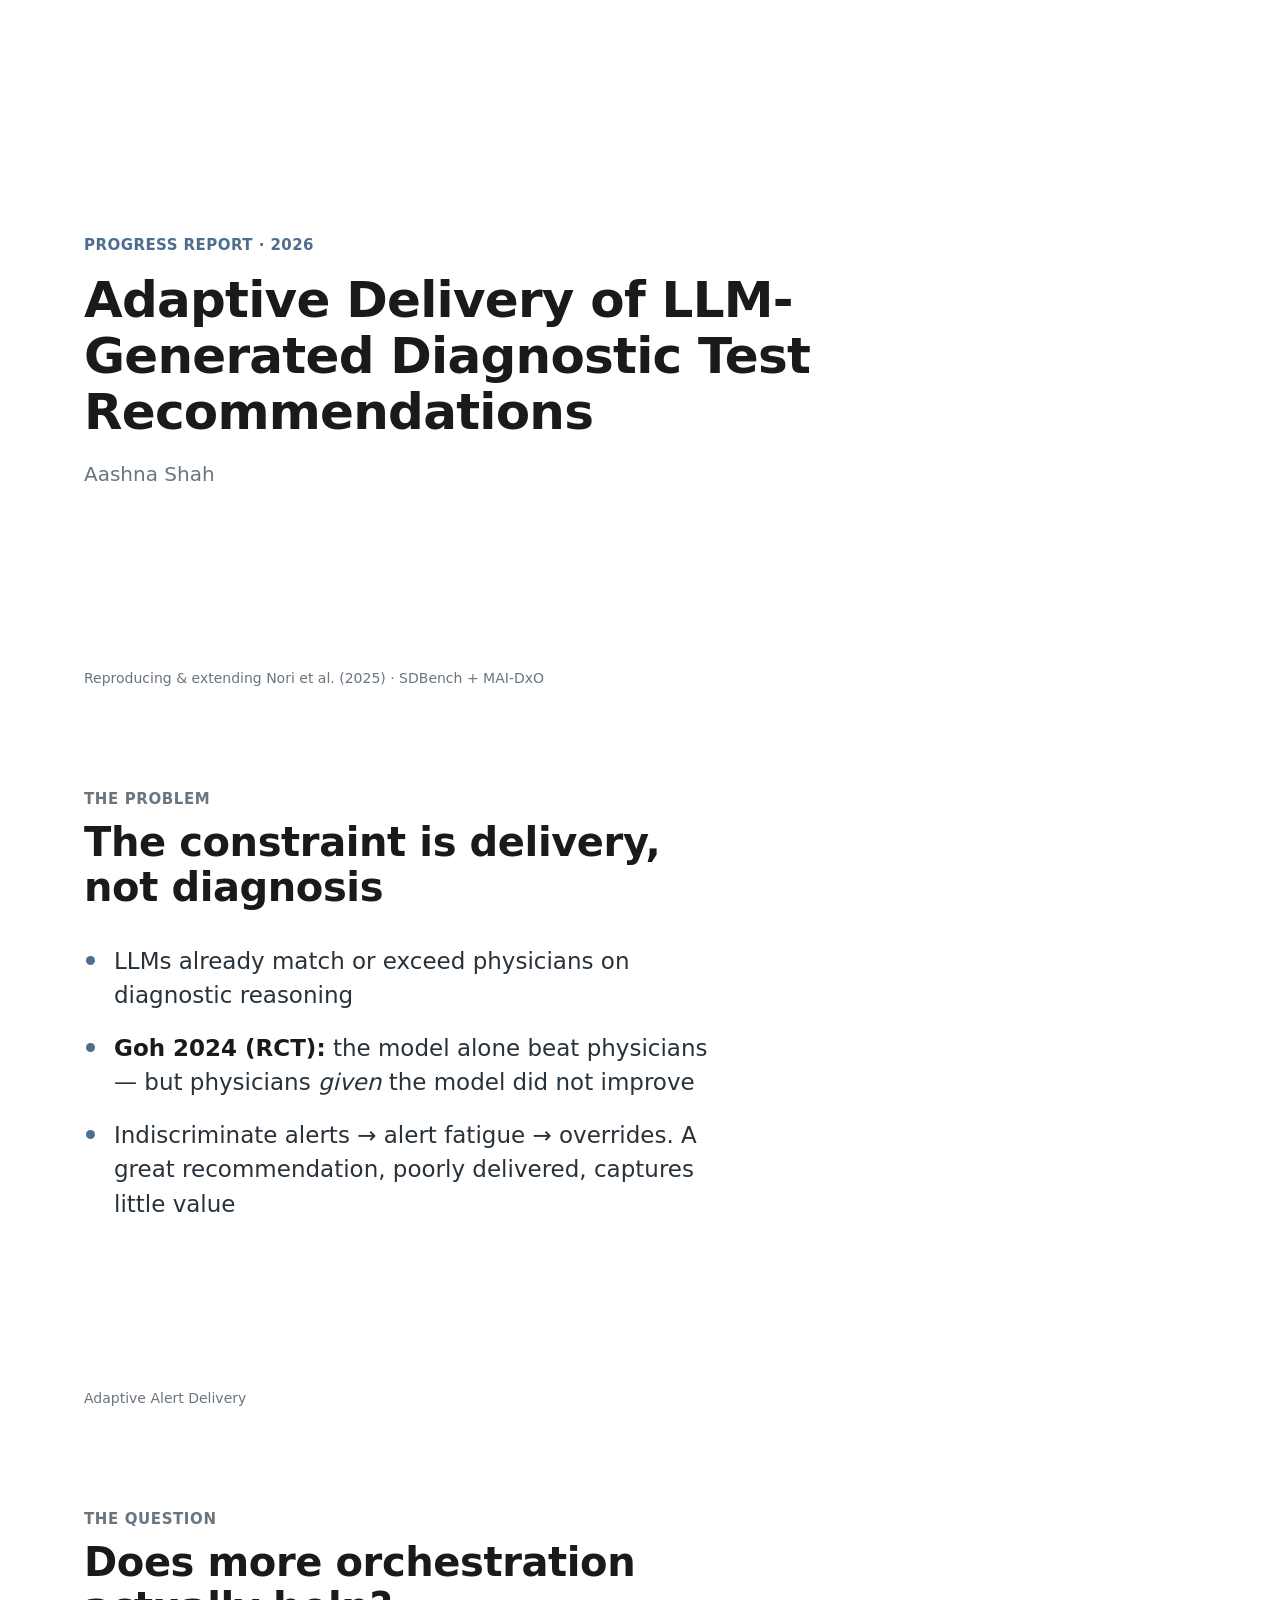
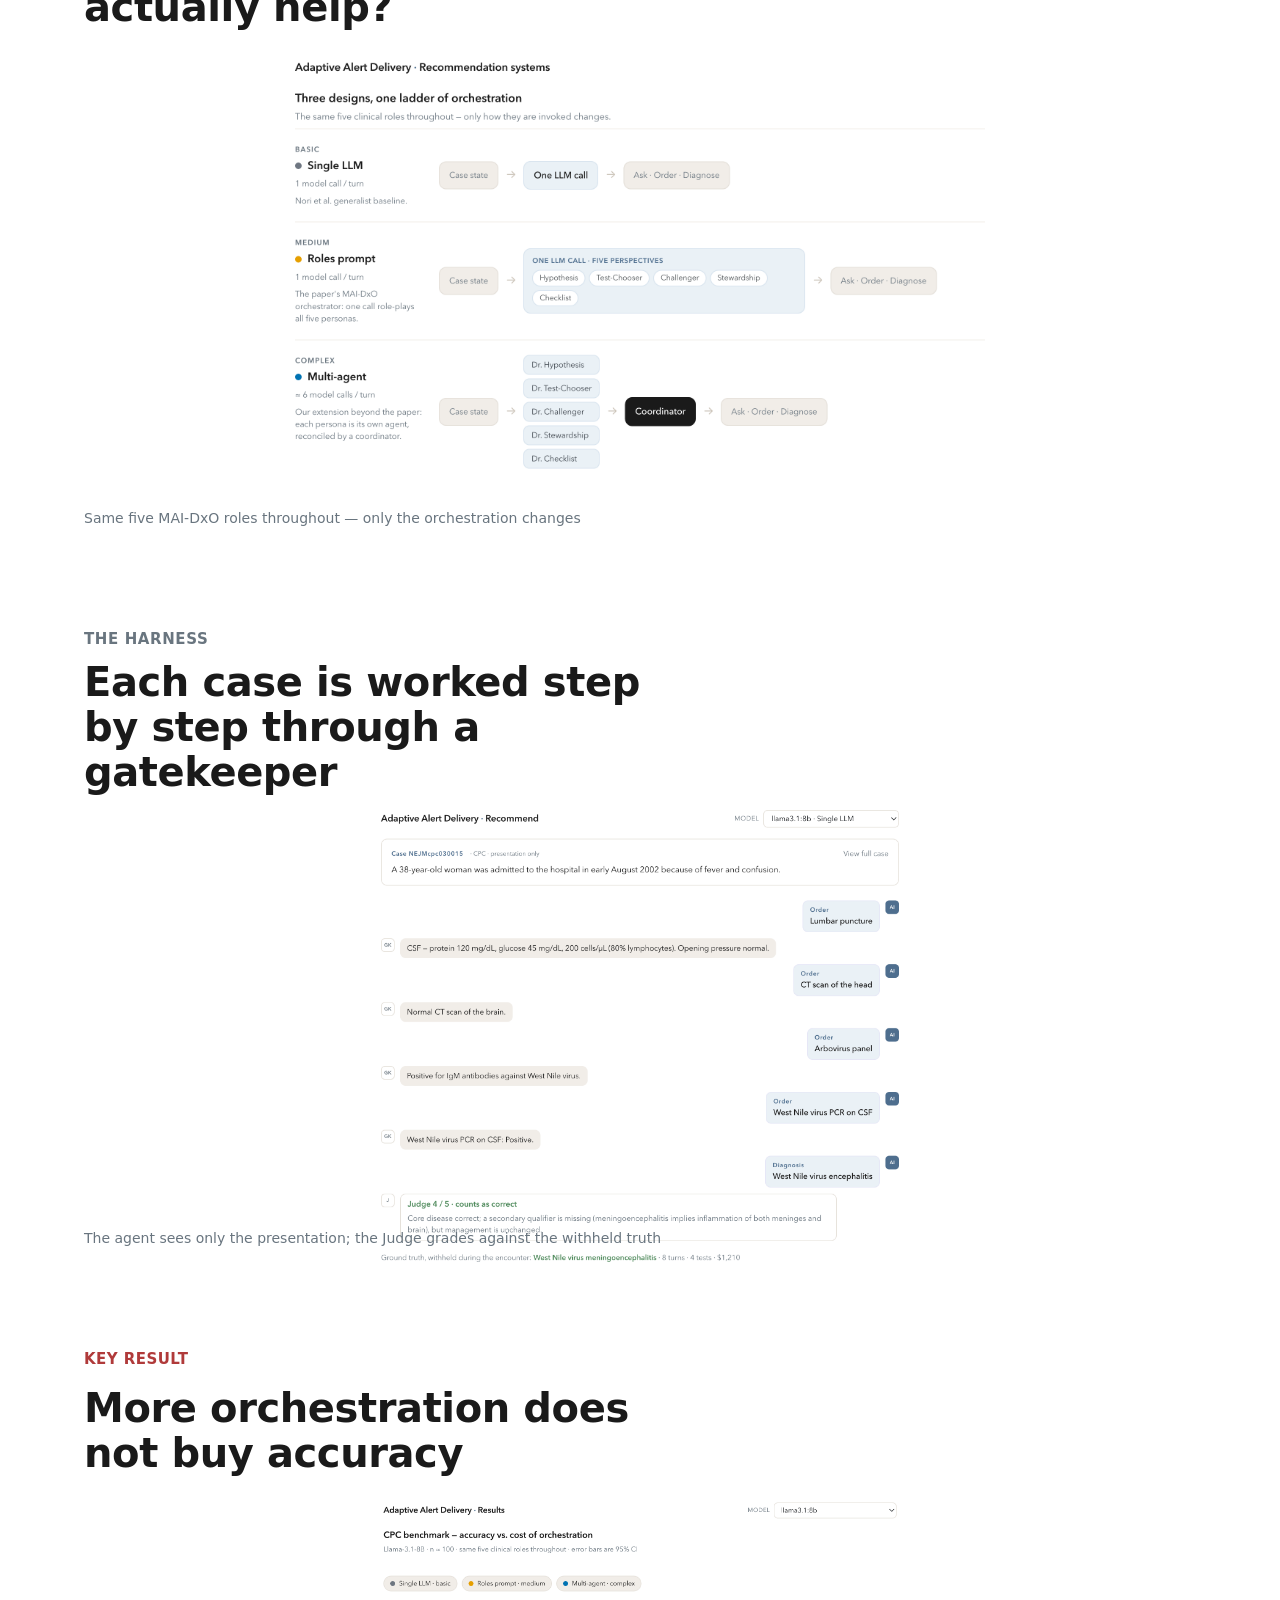
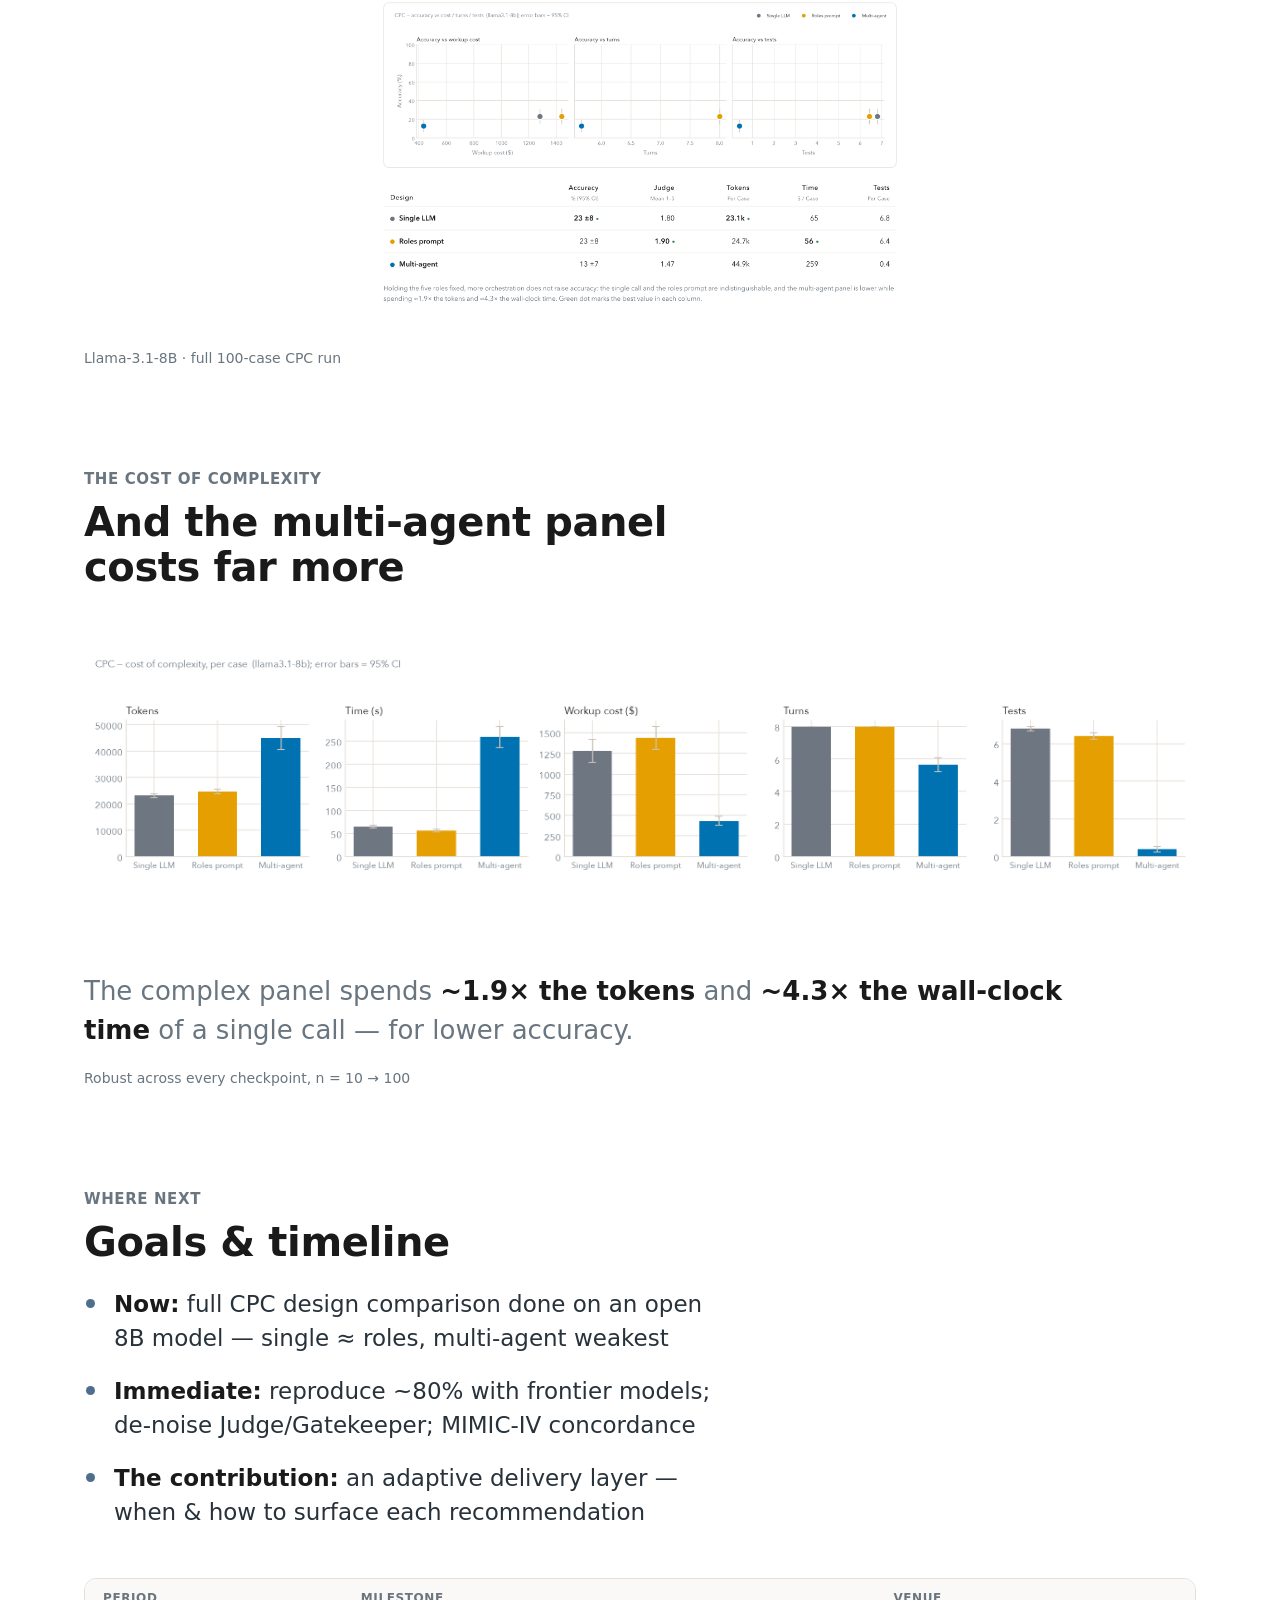
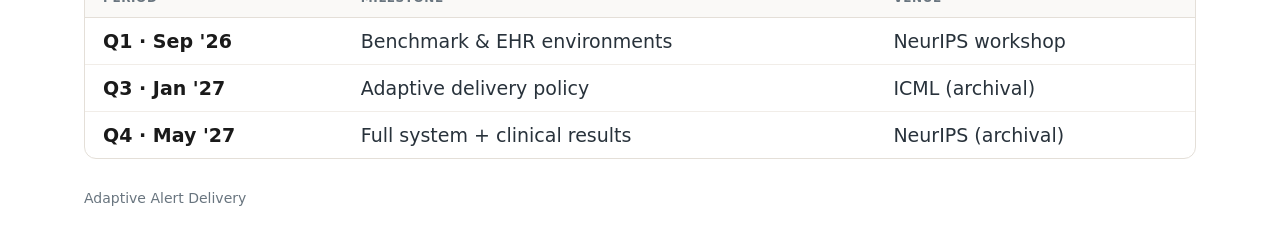
==== slides/deck.html @ d5e7a19c "Initial commit: adaptive delivery harness, report, and deck Open, reproducible sequential-diagnosis " ====
<!doctype html><html><head><meta charset="utf-8"><style>
:root{--font:'Avenir Next','Avenir',system-ui,sans-serif;--ink:#1A1A1A;--body:#28323B;--muted:#69757F;
      --line:#E4DFD8;--accent:#4E6E8E;--good:#4E8A5B;--harm:#B03A3A;}
*{box-sizing:border-box;margin:0}
body{font-family:var(--font);color:var(--body);background:#fff;-webkit-font-smoothing:antialiased}
.slide{width:1280px;height:720px;background:#fff;padding:70px 84px;display:flex;flex-direction:column;
       position:relative;overflow:hidden;page-break-after:always}
.kicker{font-size:15px;color:var(--muted);font-weight:600;letter-spacing:.04em;margin-bottom:12px;
        text-transform:uppercase}
h2.title{font-size:40px;line-height:1.12;color:var(--ink);font-weight:600;letter-spacing:-.01em;max-width:22ch}
ul.pts{list-style:none;padding:0;margin:34px 0 0;max-width:62ch}
ul.pts li{font-size:23px;line-height:1.5;color:var(--body);margin:0 0 18px;padding-left:30px;position:relative}
ul.pts li::before{content:"";position:absolute;left:2px;top:12px;width:9px;height:9px;border-radius:50%;
                  background:var(--accent)}
ul.pts li b{color:var(--ink);font-weight:600}
.figwrap{margin-top:auto;margin-bottom:auto;display:flex;align-items:center;justify-content:center}
.figwrap img{max-width:100%;max-height:440px;display:block}
.foot{position:absolute;left:84px;bottom:34px;font-size:14px;color:var(--muted)}
.big{margin:auto 0}
.big h1{font-size:50px;line-height:1.12;color:var(--ink);font-weight:600;letter-spacing:-.015em;max-width:24ch}
.big .by{font-size:20px;color:var(--muted);margin-top:22px}
.tag{display:inline-block;font-size:15px;color:var(--accent);font-weight:600;letter-spacing:.03em;
     text-transform:uppercase;margin-bottom:18px}
.res{font-size:26px;color:var(--muted);margin-top:26px;max-width:60ch;line-height:1.5}
.res b{color:var(--ink);font-weight:600}
table{border-collapse:separate;border-spacing:0;margin-top:30px;font-size:19px;border:1px solid var(--line);
      border-radius:12px;overflow:hidden}
th{font-size:12px;text-transform:uppercase;letter-spacing:.05em;color:var(--muted);text-align:left;
   padding:12px 18px;background:#faf9f7;border-bottom:1px solid var(--line)}
td{padding:12px 18px;border-bottom:1px solid #F1EDE8;color:var(--body)}
tr:last-child td{border-bottom:0}
td:first-child{color:var(--ink);font-weight:600;white-space:nowrap}
 @page{size:1280px 720px;margin:0}</style></head><body><div class="slide"><div class="big"><div class="tag">Progress report · 2026</div>
    <h1>Adaptive Delivery of LLM-Generated Diagnostic Test Recommendations</h1>
    <div class="by">Aashna Shah</div></div>
    <div class="foot">Reproducing &amp; extending Nori et al. (2025) · SDBench + MAI-DxO</div></div><div class="slide"><div class="kicker">The problem</div>
    <h2 class="title">The constraint is delivery, not diagnosis</h2>
    <ul class="pts">
      <li>LLMs already match or exceed physicians on diagnostic reasoning</li>
      <li><b>Goh 2024 (RCT):</b> the model alone beat physicians — but physicians <i>given</i> the model did not improve</li>
      <li>Indiscriminate alerts &rarr; alert fatigue &rarr; overrides. A great recommendation, poorly delivered, captures little value</li>
    </ul>
    <div class="foot">Adaptive Alert Delivery</div></div><div class="slide"><div class="kicker">The question</div>
    <h2 class="title">Does more orchestration actually help?</h2>
    <div class="figwrap"><img src="../reports/figures/schematic_recommenders.png" /></div>
    <div class="foot">Same five MAI-DxO roles throughout — only the orchestration changes</div></div><div class="slide"><div class="kicker">The harness</div>
    <h2 class="title">Each case is worked step by step through a gatekeeper</h2>
    <div class="figwrap"><img src="../reports/figures/example_transcript.png" style="max-height:470px" /></div>
    <div class="foot">The agent sees only the presentation; the Judge grades against the withheld truth</div></div><div class="slide"><div class="tag" style="color:#B03A3A">Key result</div>
    <h2 class="title">More orchestration does not buy accuracy</h2>
    <div class="figwrap"><img src="../reports/figures/results_dashboard.png" style="max-height:430px" /></div>
    <div class="foot">Llama-3.1-8B · full 100-case CPC run</div></div><div class="slide"><div class="kicker">The cost of complexity</div>
    <h2 class="title">And the multi-agent panel costs far more</h2>
    <div class="figwrap"><img src="../reports/figures/cpc_cost.png" style="max-height:330px" /></div>
    <div class="res">The complex panel spends <b>~1.9× the tokens</b> and <b>~4.3× the wall-clock time</b> of a single call — for lower accuracy.</div>
    <div class="foot">Robust across every checkpoint, n = 10 &rarr; 100</div></div><div class="slide"><div class="kicker">Where next</div>
    <h2 class="title">Goals &amp; timeline</h2>
    <ul class="pts" style="margin-top:22px">
      <li><b>Now:</b> full CPC design comparison done on an open 8B model — single ≈ roles, multi-agent weakest</li>
      <li><b>Immediate:</b> reproduce ~80% with frontier models; de-noise Judge/Gatekeeper; MIMIC-IV concordance</li>
      <li><b>The contribution:</b> an adaptive delivery layer — when &amp; how to surface each recommendation</li>
    </ul>
    <table><tr><th>Period</th><th>Milestone</th><th>Venue</th></tr>
      <tr><td>Q1 · Sep '26</td><td>Benchmark &amp; EHR environments</td><td>NeurIPS workshop</td></tr>
      <tr><td>Q3 · Jan '27</td><td>Adaptive delivery policy</td><td>ICML (archival)</td></tr>
      <tr><td>Q4 · May '27</td><td>Full system + clinical results</td><td>NeurIPS (archival)</td></tr></table>
    <div class="foot">Adaptive Alert Delivery</div></div></body></html>
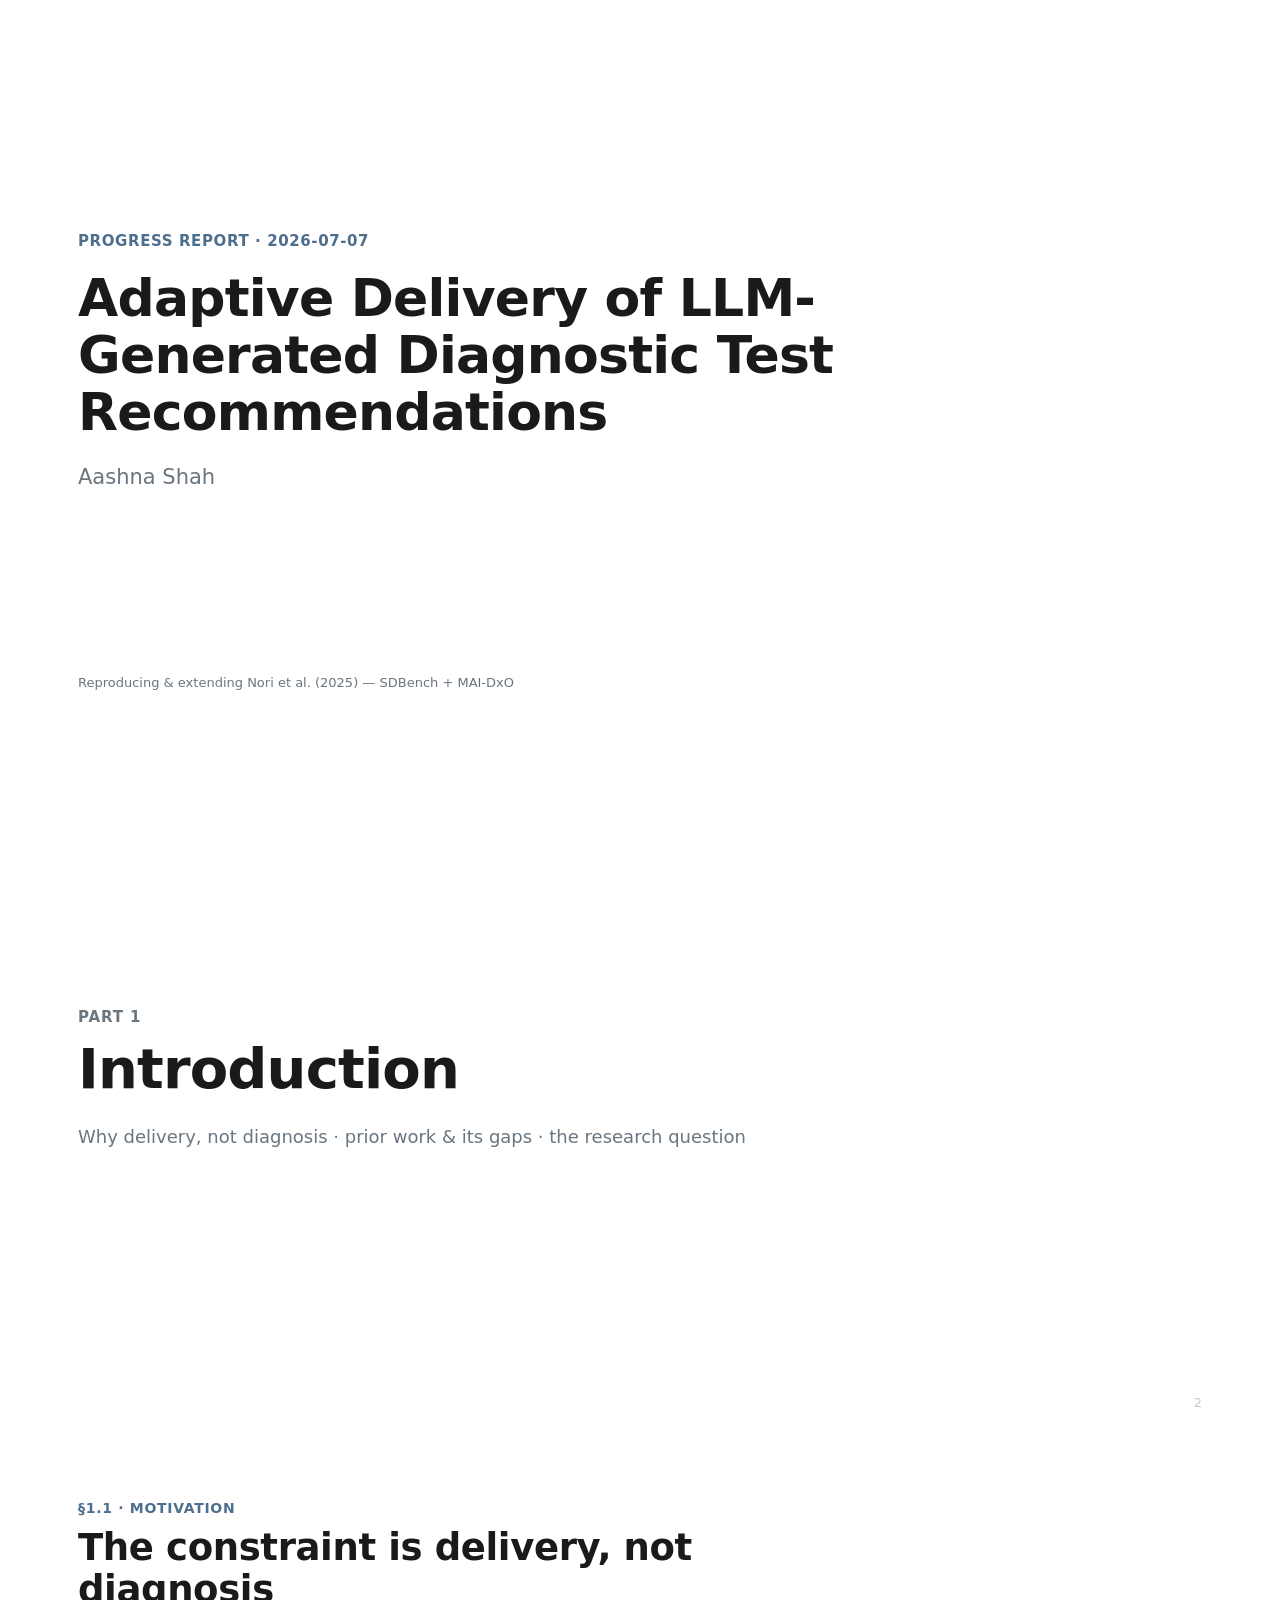
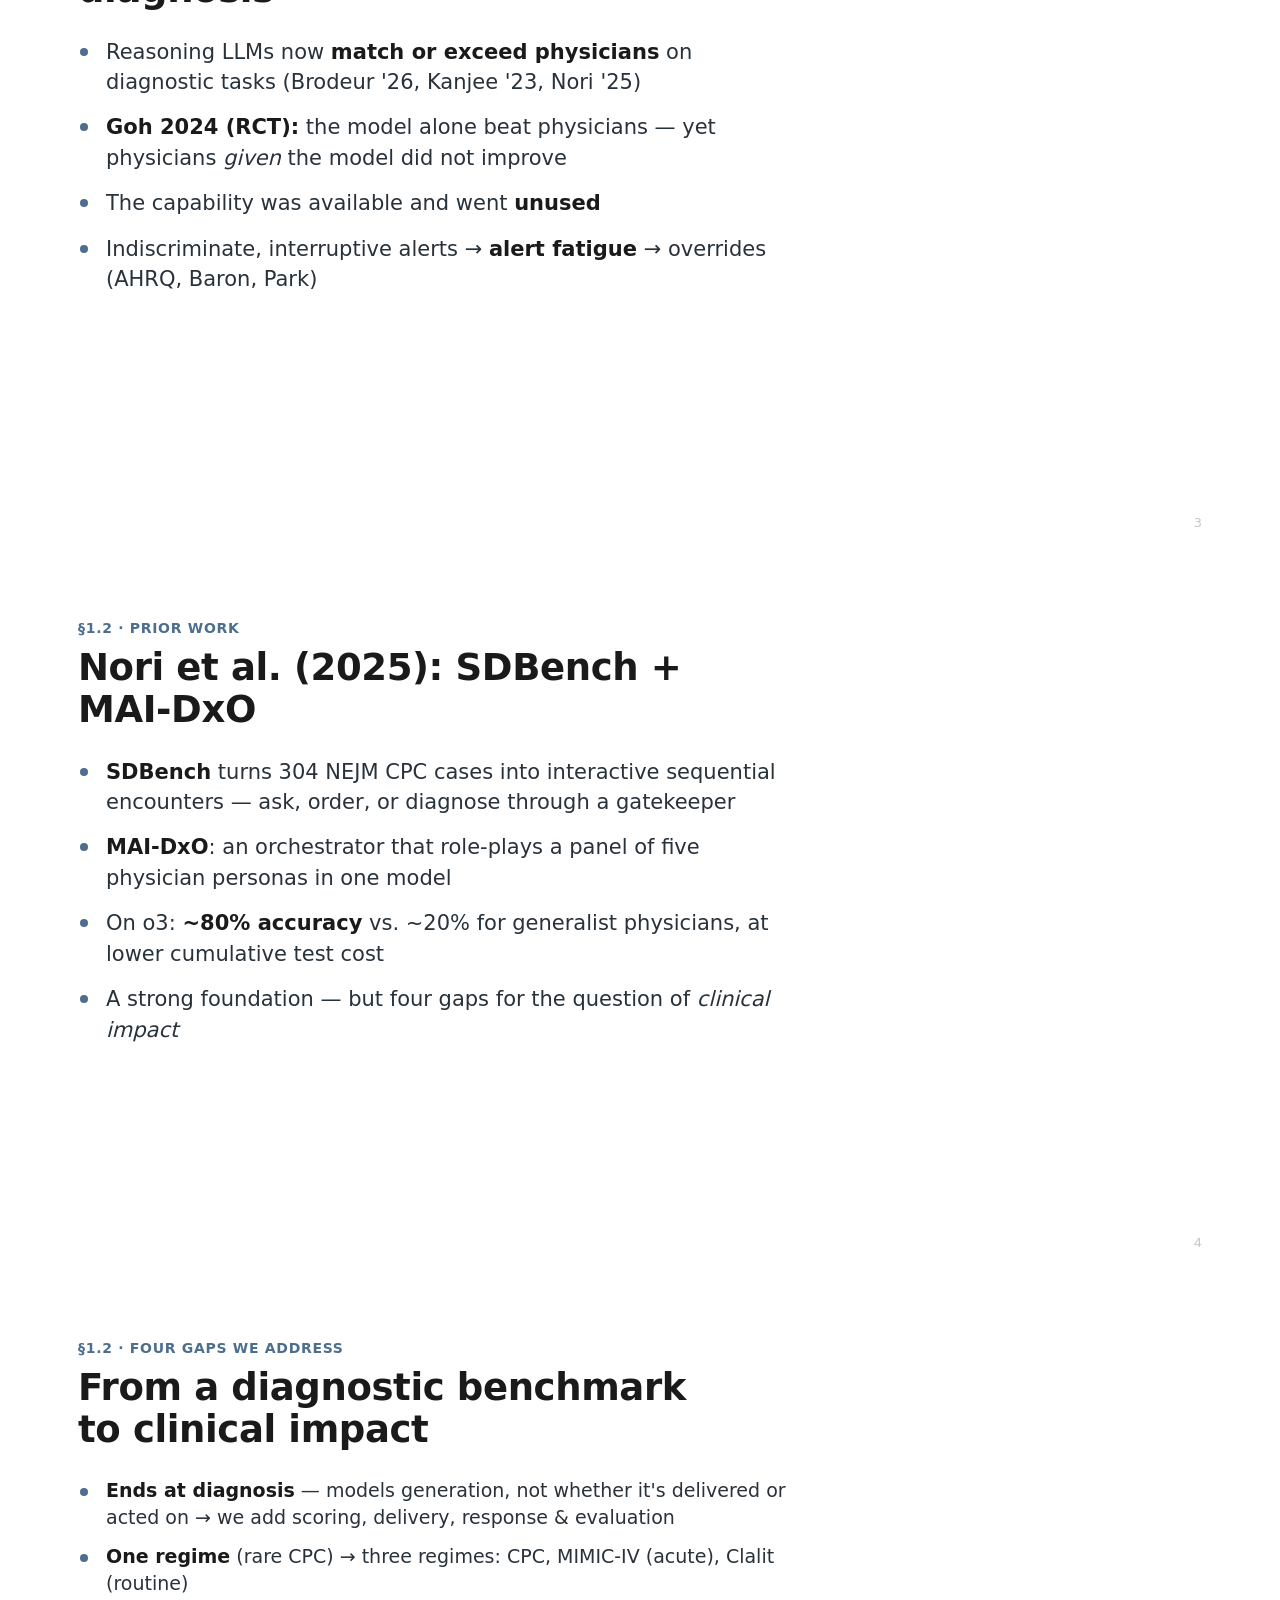
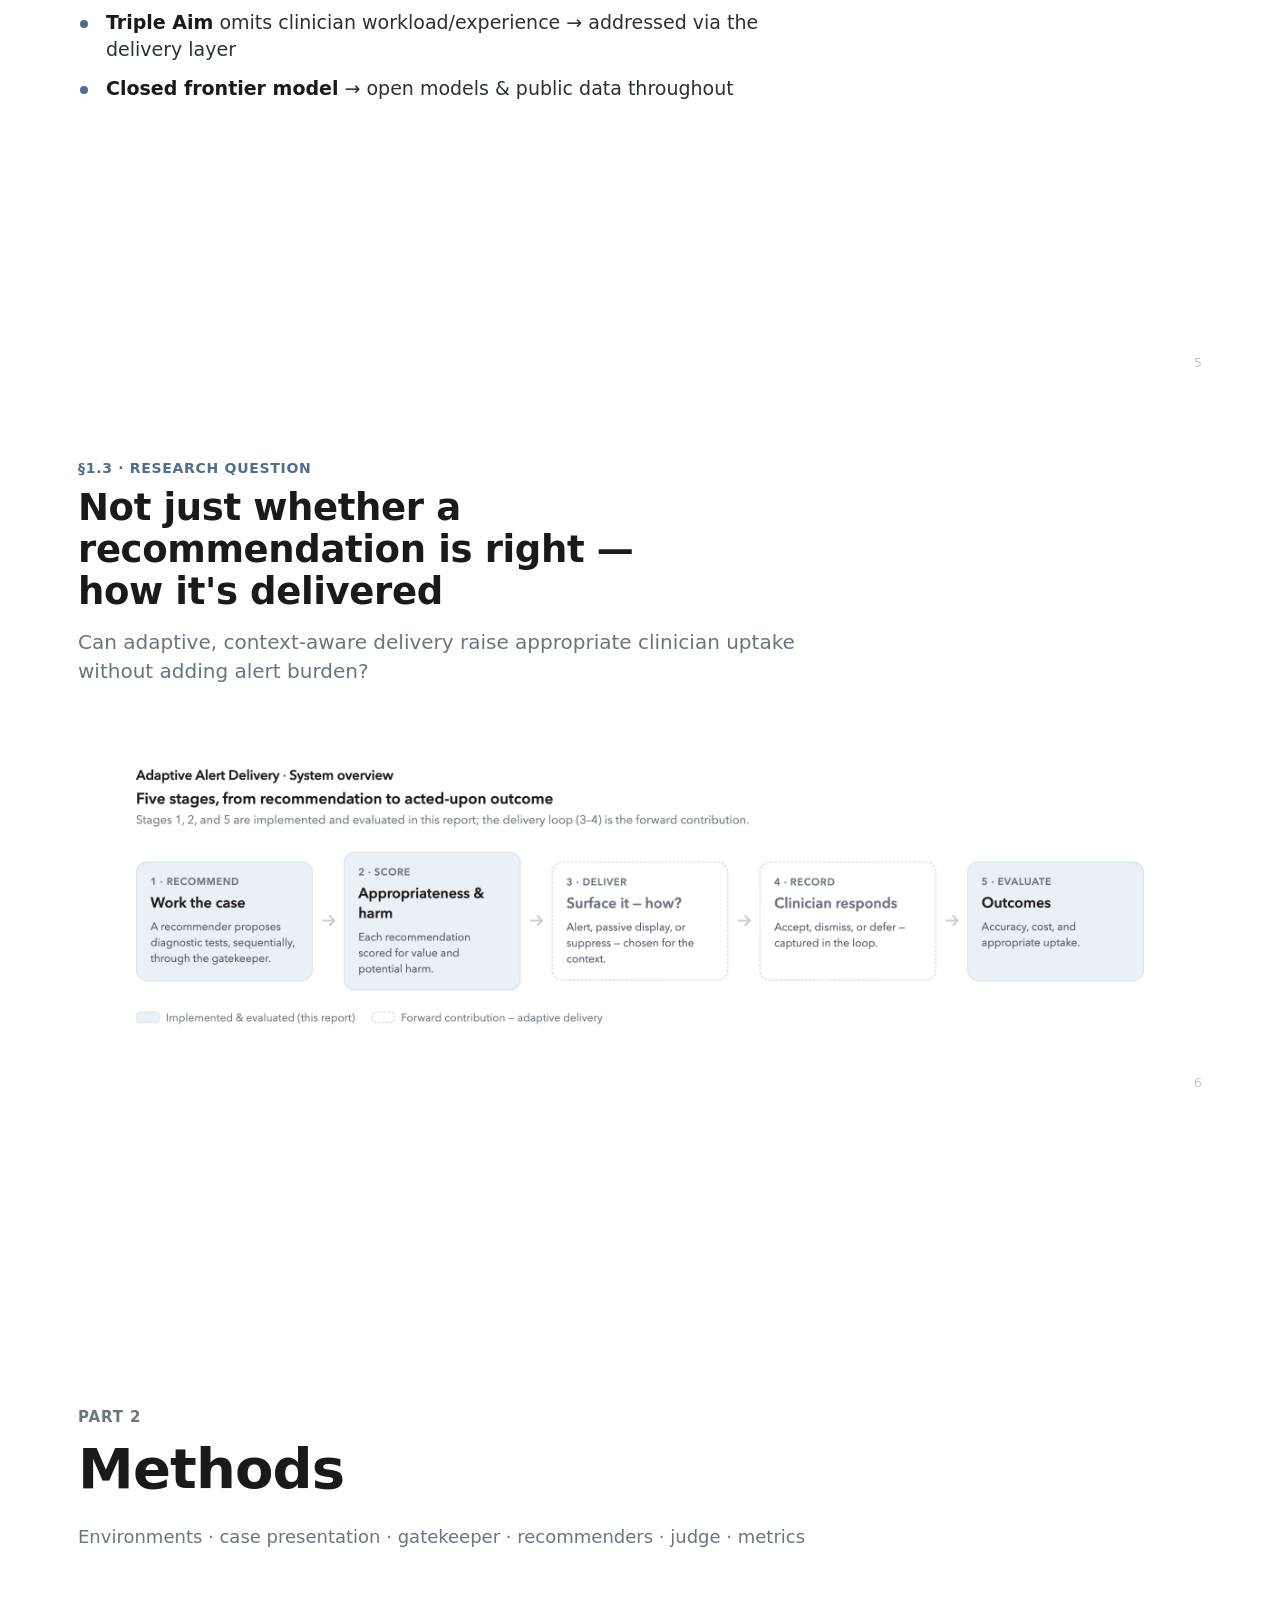
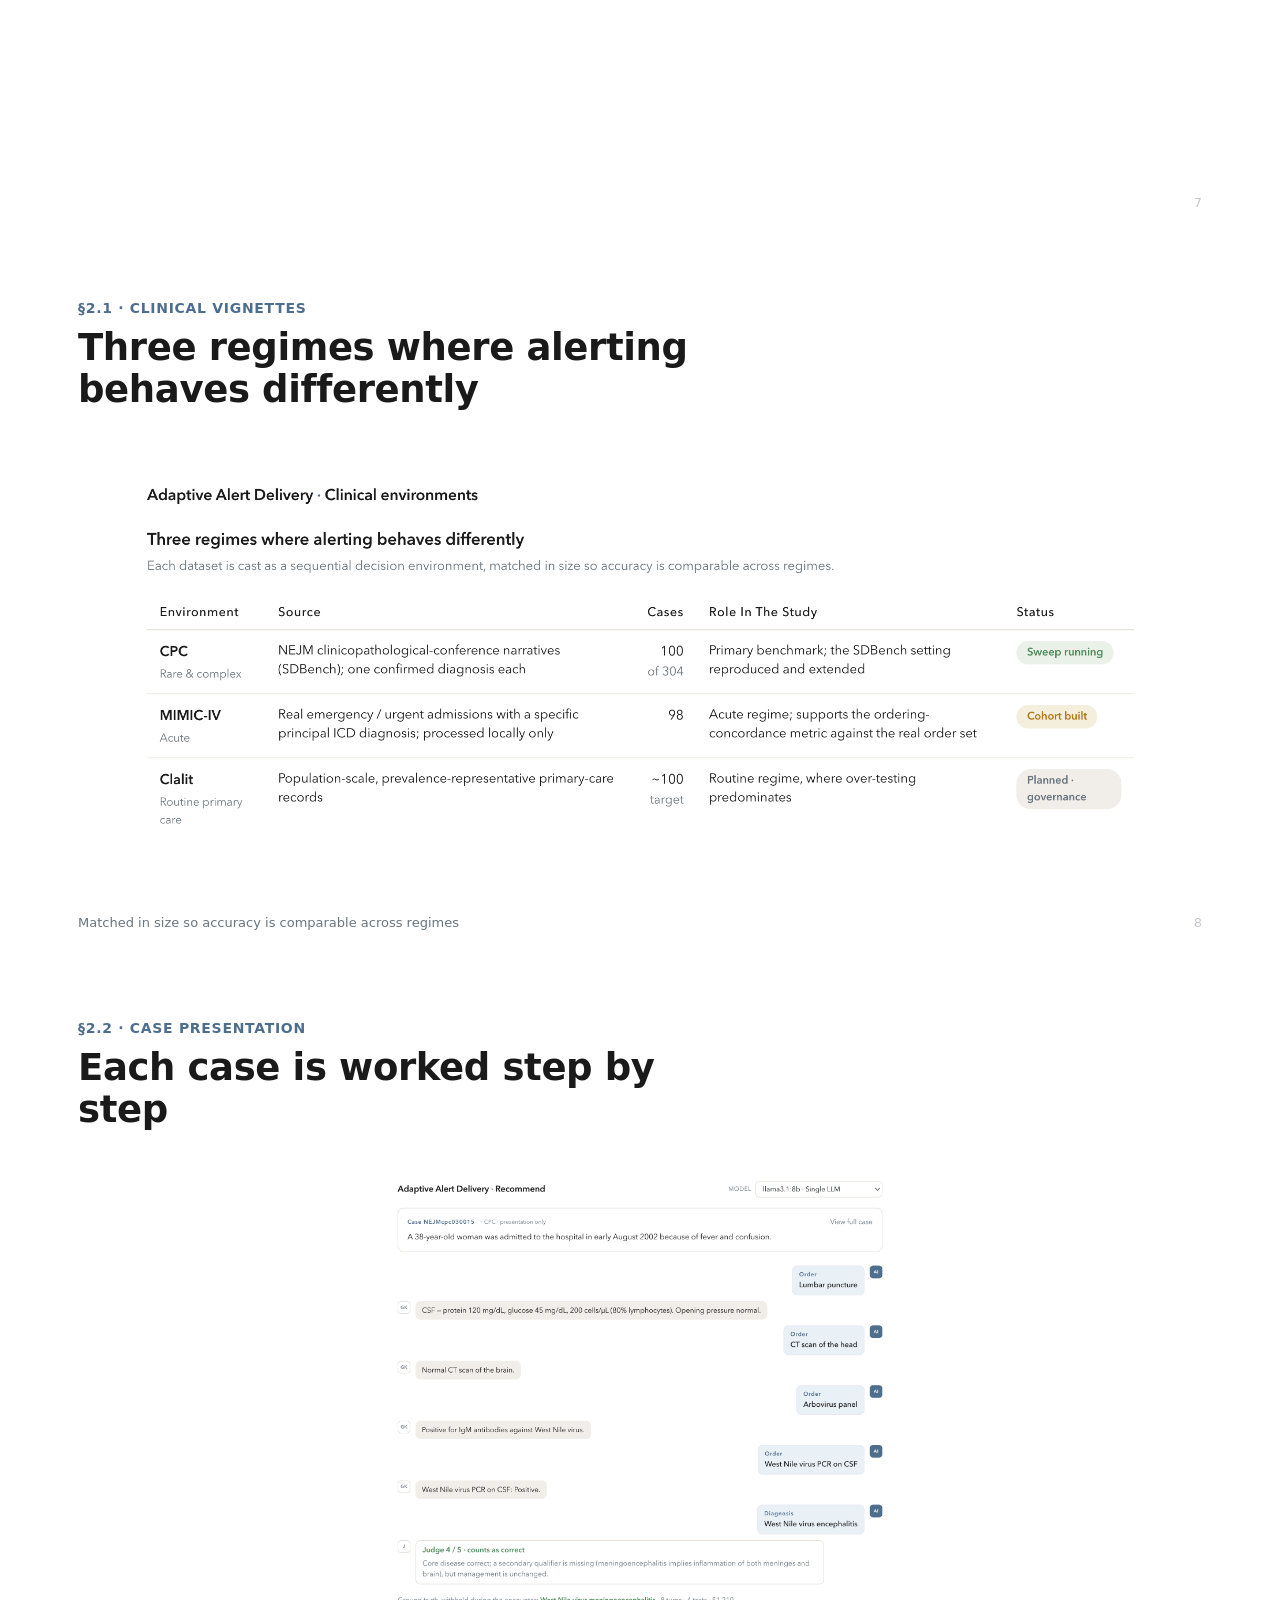
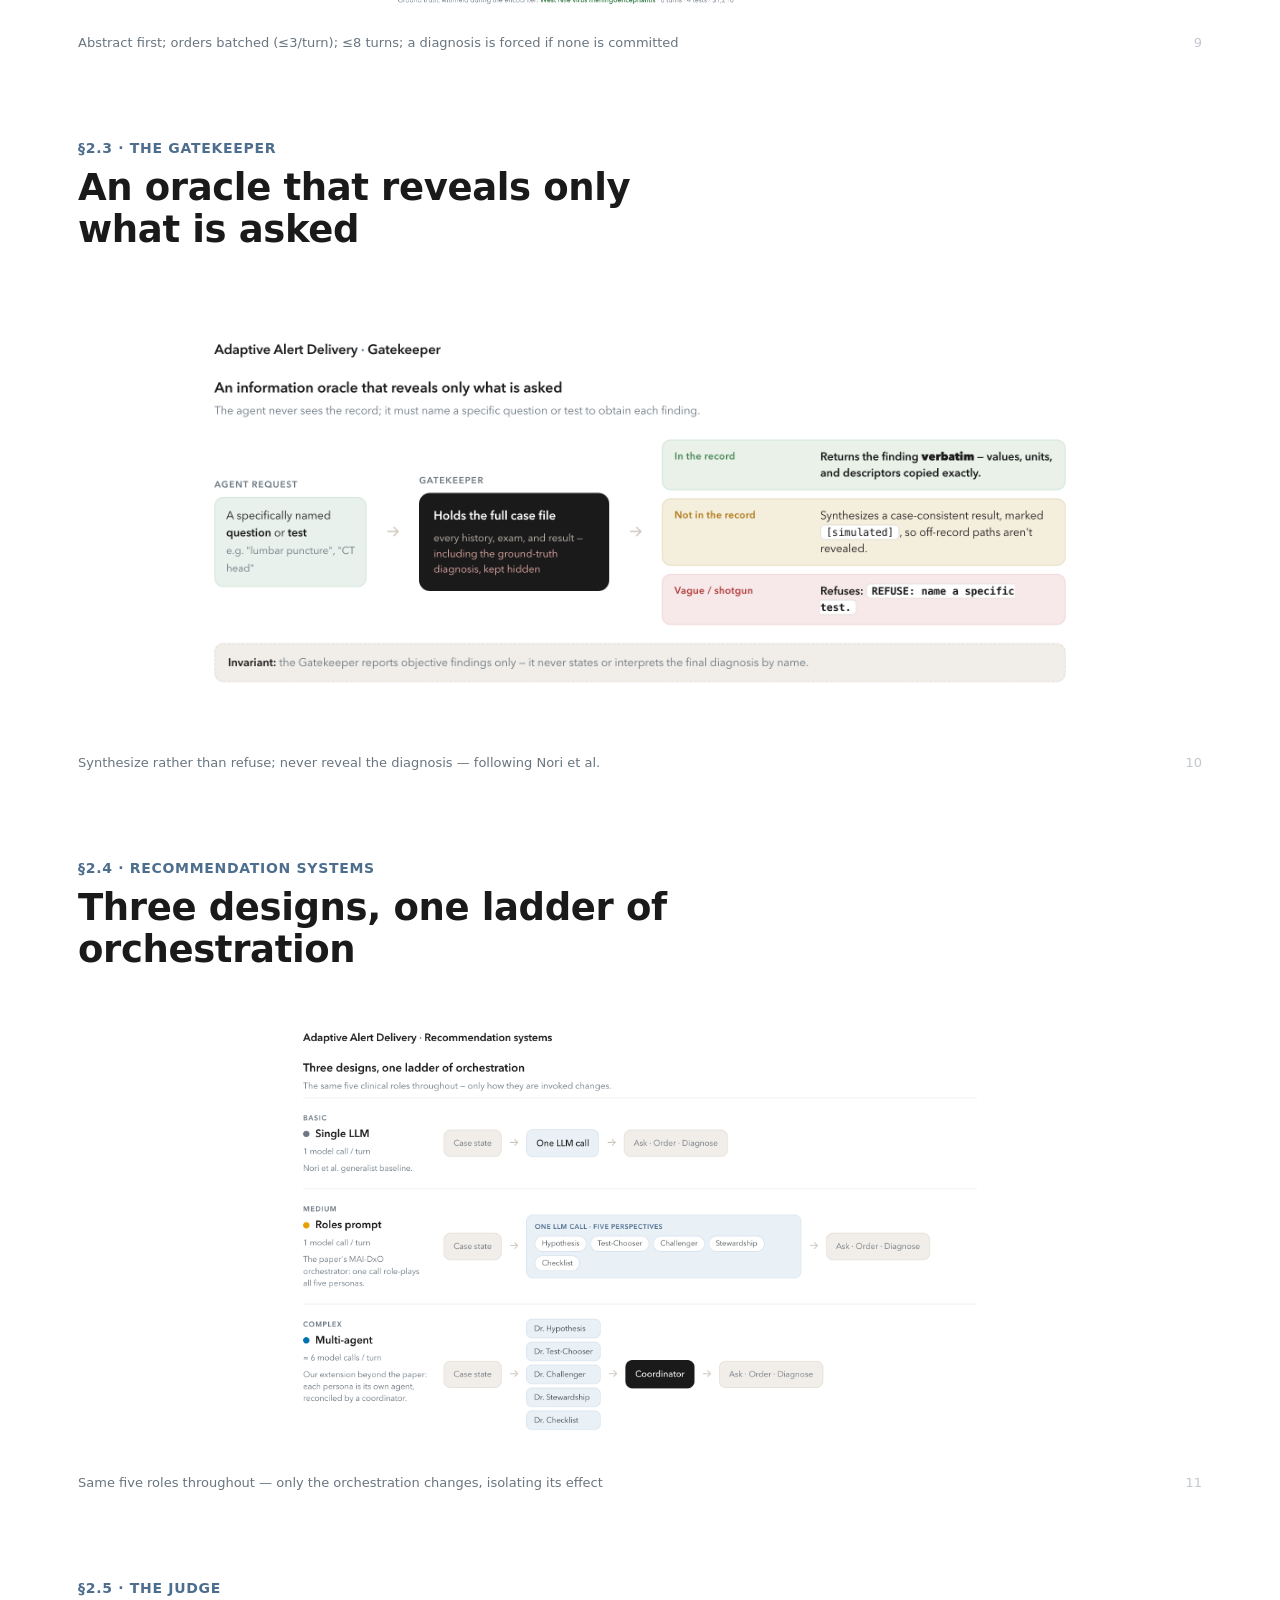
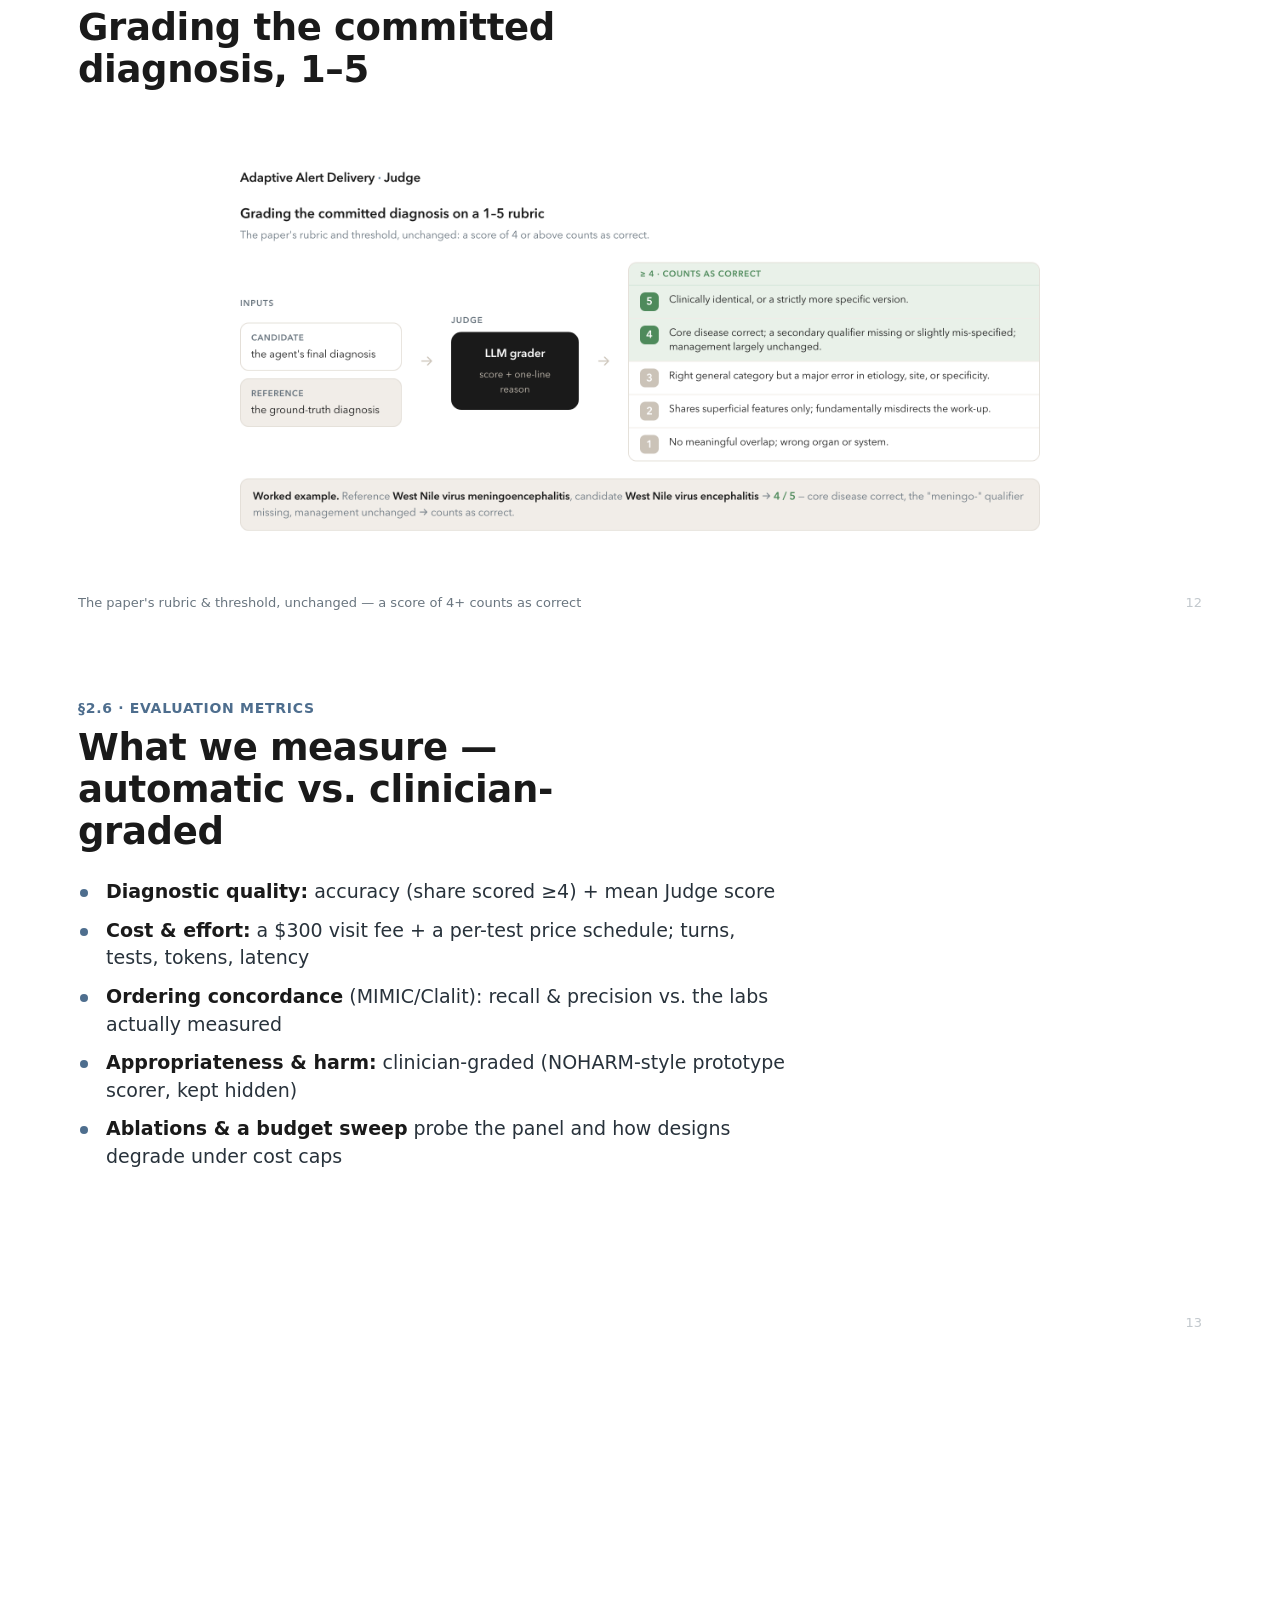
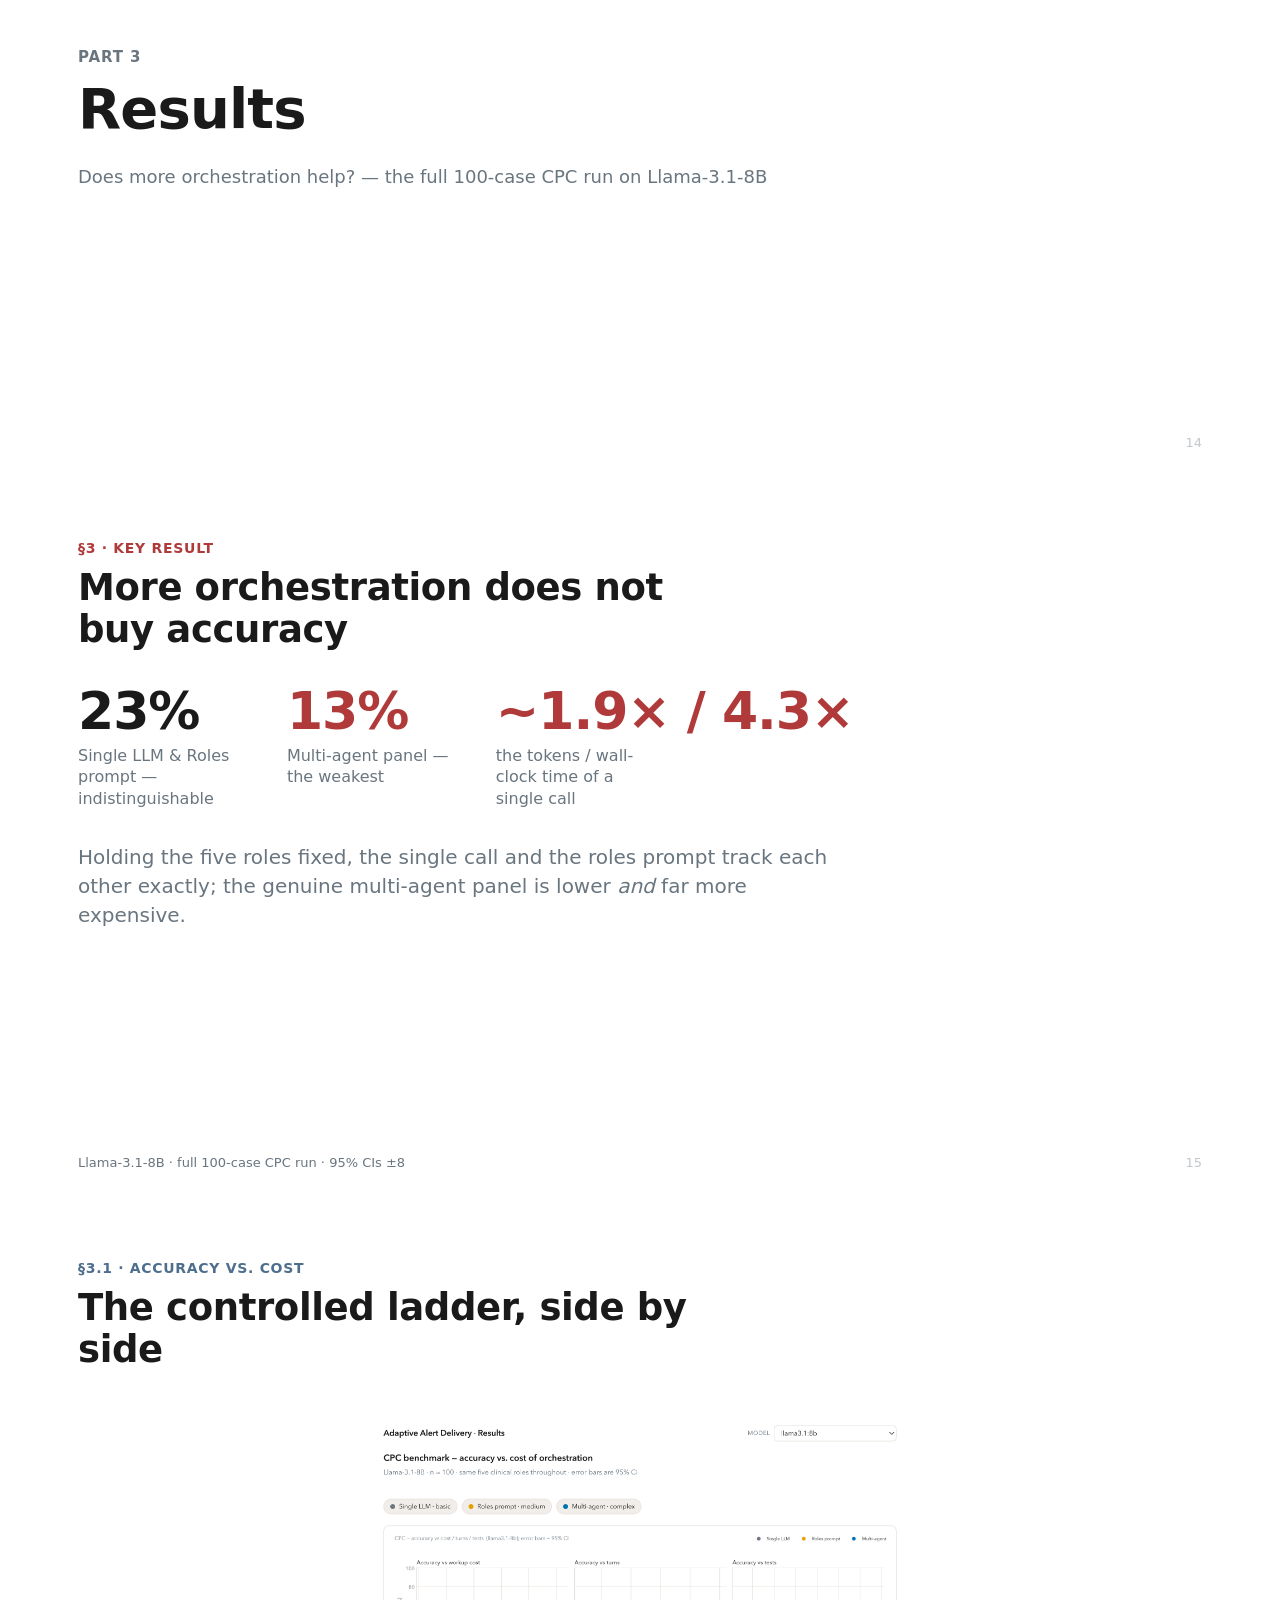
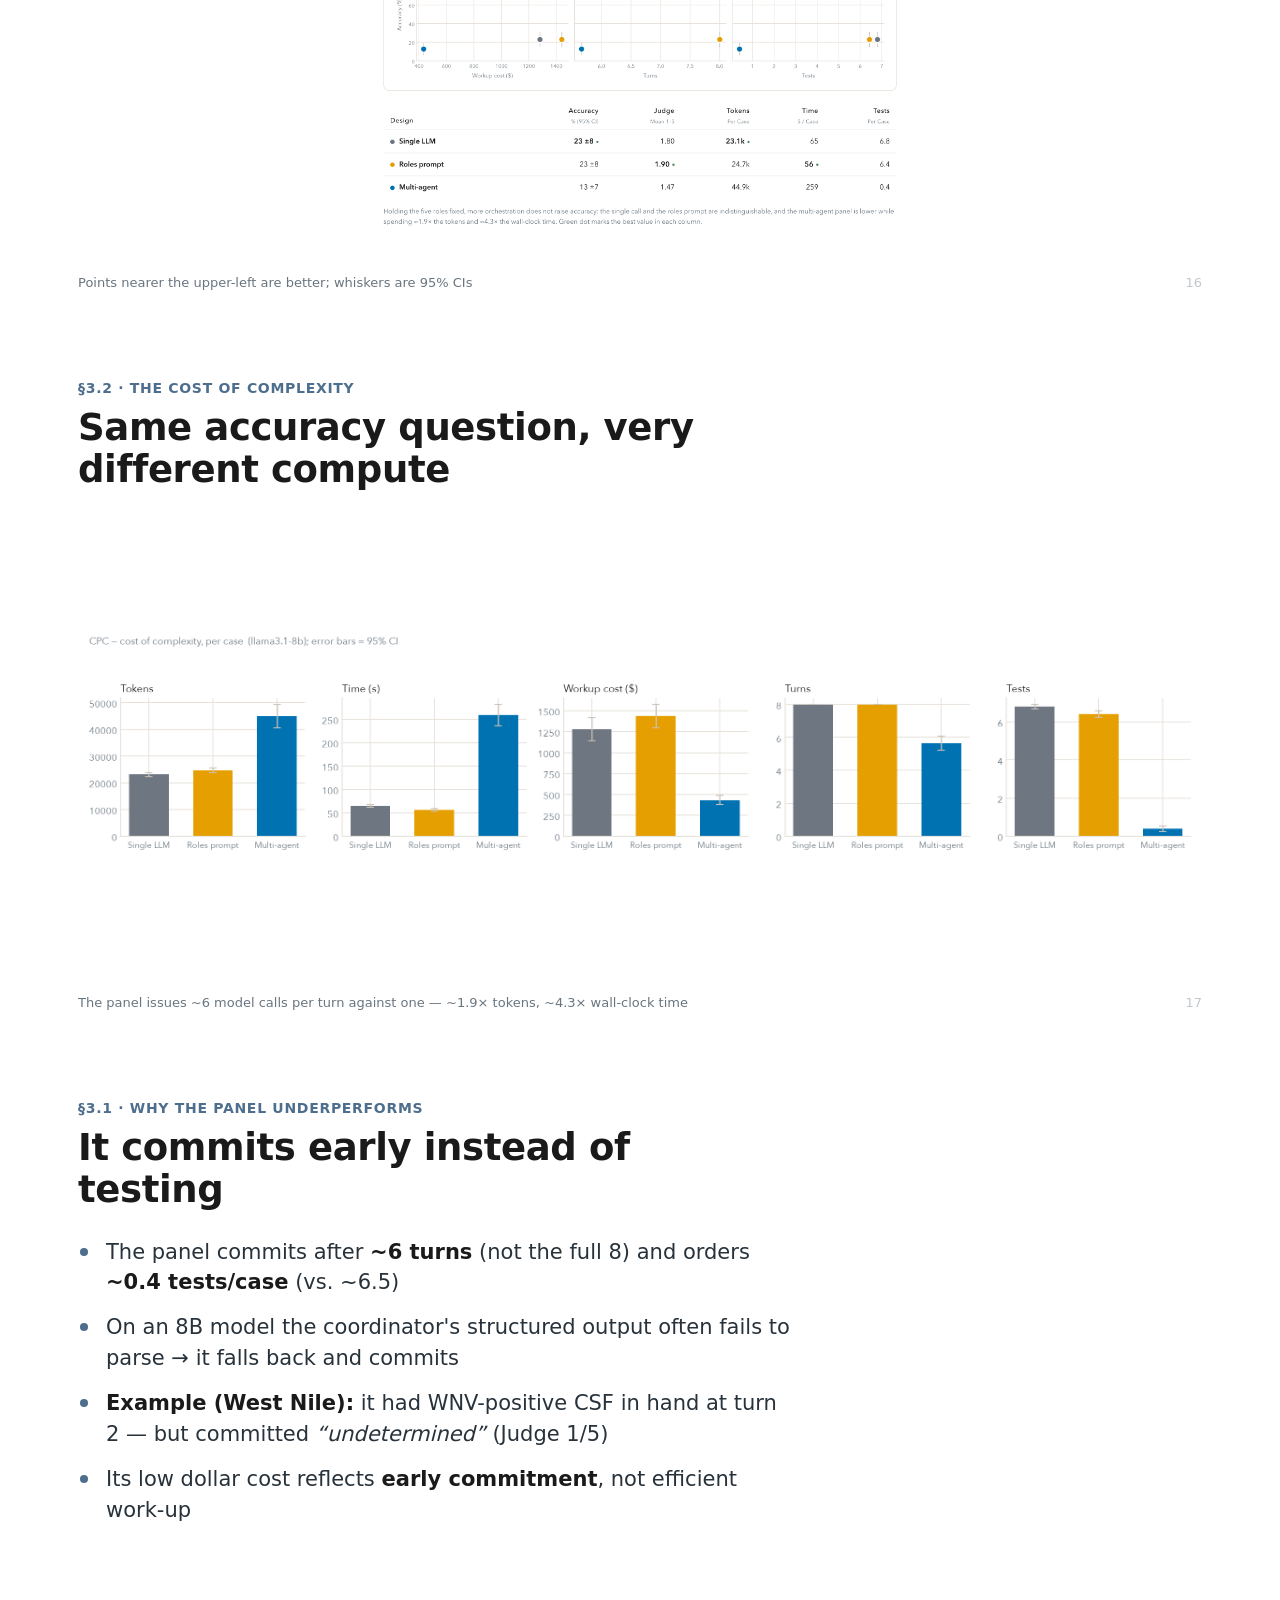
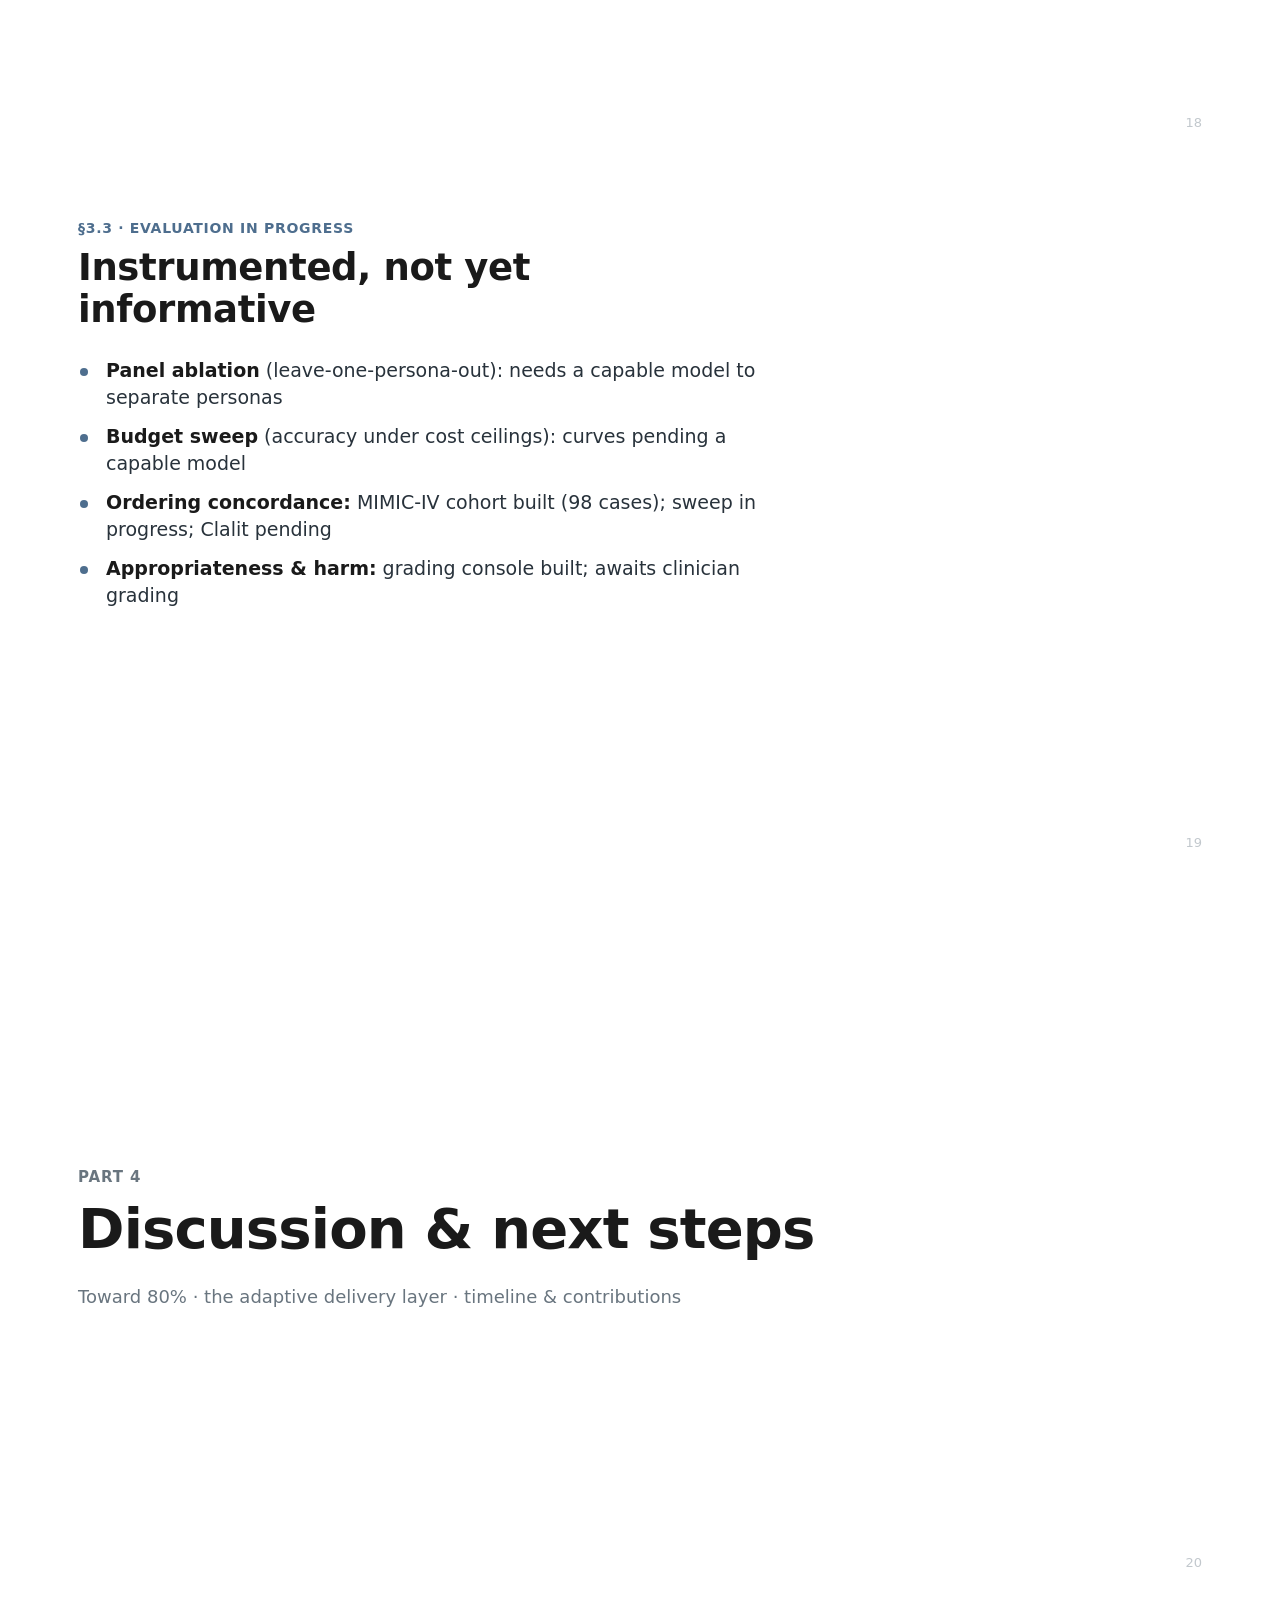
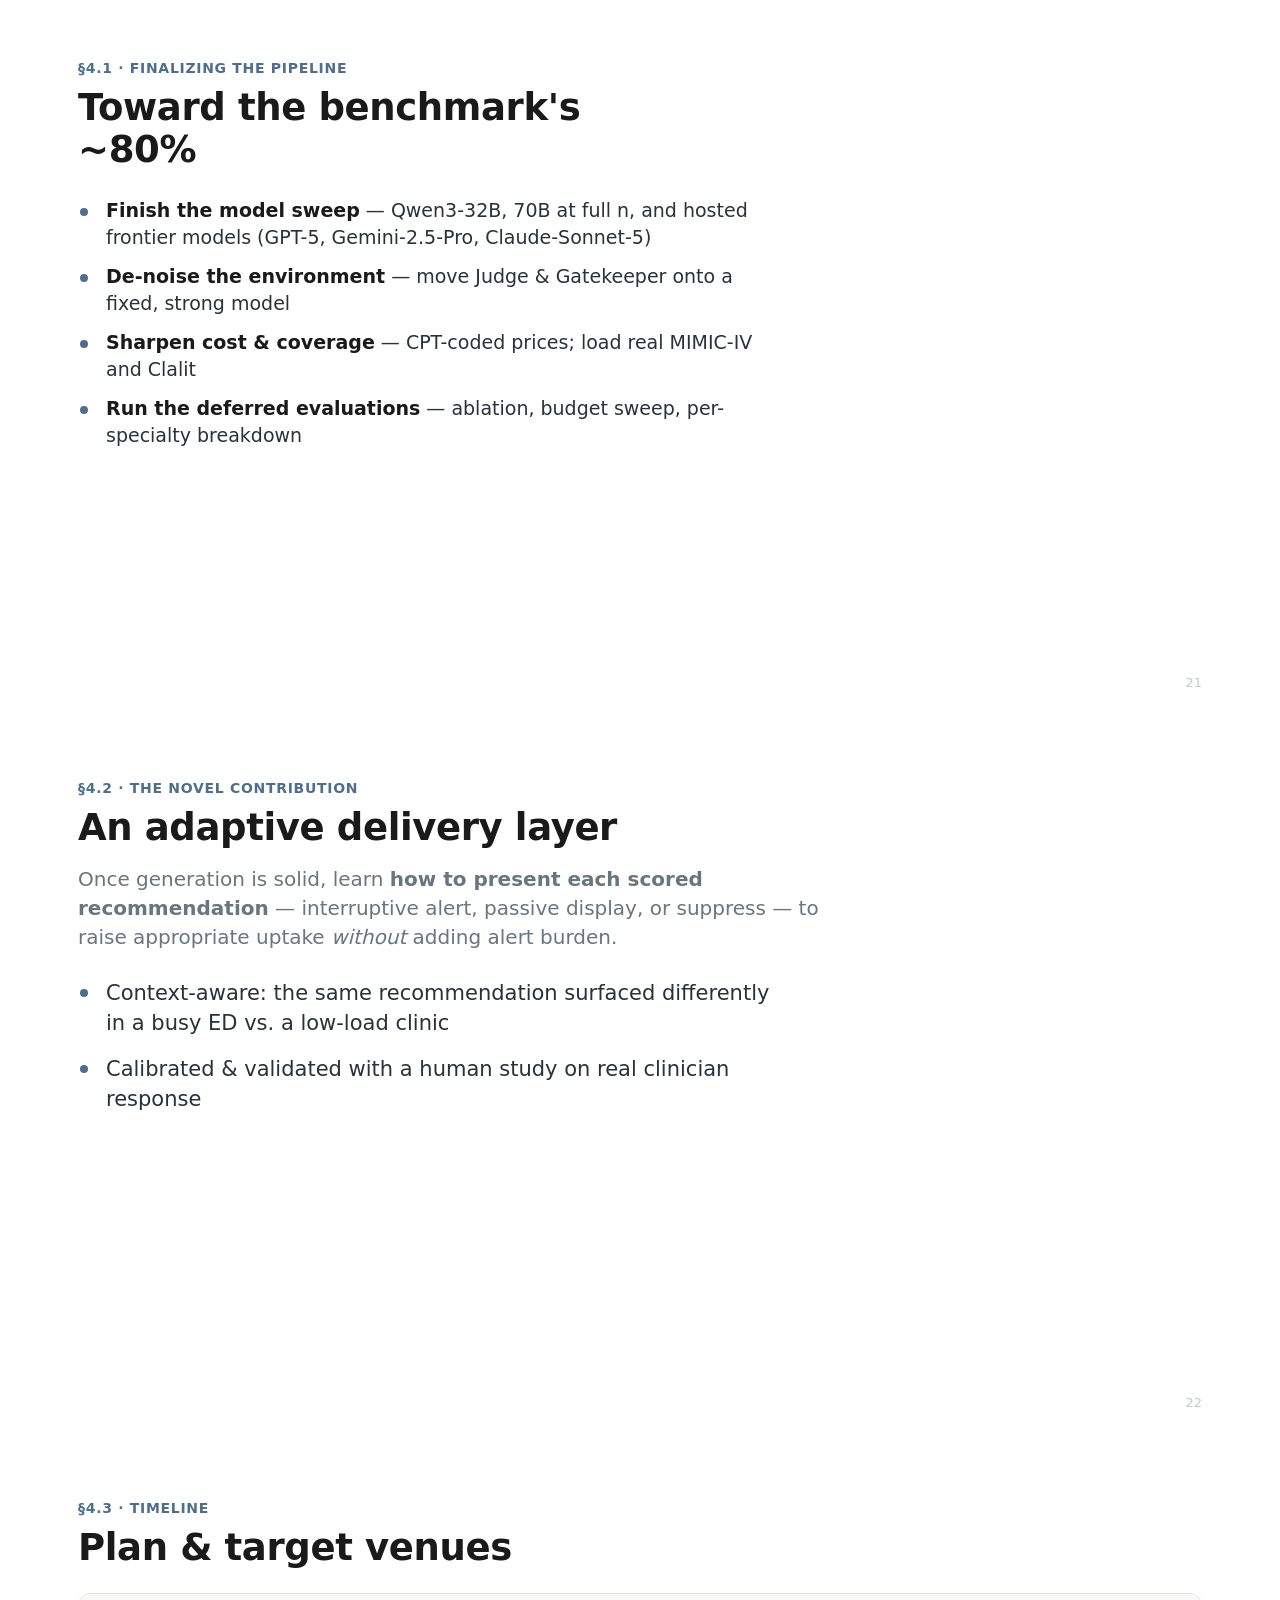
==== commit a4f4cad3: "Add pipeline figure, demo command, seq diagram; ship combined deck (pptx/html), untrack per-slide PN" ====
--- a/slides/deck.html
+++ b/slides/deck.html
@@ -1,67 +1,66 @@
 <!doctype html><html><head><meta charset="utf-8"><style>
 :root{--font:'Avenir Next','Avenir',system-ui,sans-serif;--ink:#1A1A1A;--body:#28323B;--muted:#69757F;
-      --line:#E4DFD8;--accent:#4E6E8E;--good:#4E8A5B;--harm:#B03A3A;}
+      --line:#E4DFD8;--accent:#4E6E8E;--good:#4E8A5B;--harm:#B03A3A;--warn:#B07A16;}
 *{box-sizing:border-box;margin:0}
 body{font-family:var(--font);color:var(--body);background:#fff;-webkit-font-smoothing:antialiased}
-.slide{width:1280px;height:720px;background:#fff;padding:70px 84px;display:flex;flex-direction:column;
+.slide{width:1280px;height:720px;background:#fff;padding:60px 78px;display:flex;flex-direction:column;
        position:relative;overflow:hidden;page-break-after:always}
-.kicker{font-size:15px;color:var(--muted);font-weight:600;letter-spacing:.04em;margin-bottom:12px;
-        text-transform:uppercase}
-h2.title{font-size:40px;line-height:1.12;color:var(--ink);font-weight:600;letter-spacing:-.01em;max-width:22ch}
-ul.pts{list-style:none;padding:0;margin:34px 0 0;max-width:62ch}
-ul.pts li{font-size:23px;line-height:1.5;color:var(--body);margin:0 0 18px;padding-left:30px;position:relative}
-ul.pts li::before{content:"";position:absolute;left:2px;top:12px;width:9px;height:9px;border-radius:50%;
-                  background:var(--accent)}
+.kicker{font-size:14px;color:var(--accent);font-weight:600;letter-spacing:.05em;margin-bottom:11px;text-transform:uppercase}
+.kicker.res{color:var(--harm)}
+h2.title{font-size:37px;line-height:1.13;color:var(--ink);font-weight:600;letter-spacing:-.01em;max-width:24ch}
+.lead{font-size:20px;color:var(--muted);margin-top:16px;max-width:60ch;line-height:1.45}
+ul.pts{list-style:none;padding:0;margin:26px 0 0;max-width:70ch}
+ul.pts li{font-size:21px;line-height:1.45;color:var(--body);margin:0 0 15px;padding-left:28px;position:relative}
+ul.pts li::before{content:"";position:absolute;left:2px;top:11px;width:8px;height:8px;border-radius:50%;background:var(--accent)}
 ul.pts li b{color:var(--ink);font-weight:600}
-.figwrap{margin-top:auto;margin-bottom:auto;display:flex;align-items:center;justify-content:center}
-.figwrap img{max-width:100%;max-height:440px;display:block}
-.foot{position:absolute;left:84px;bottom:34px;font-size:14px;color:var(--muted)}
+ul.pts.tight li{font-size:19px;margin-bottom:11px}
+.figwrap{margin-top:22px;flex:1;display:flex;align-items:center;justify-content:center;min-height:0}
+.figwrap img{max-width:100%;max-height:100%;display:block}
+.foot{position:absolute;left:78px;bottom:30px;font-size:13px;color:var(--muted)}
+.pageno{position:absolute;right:78px;bottom:30px;font-size:13px;color:#c2c8cd}
+/* title slide */
 .big{margin:auto 0}
-.big h1{font-size:50px;line-height:1.12;color:var(--ink);font-weight:600;letter-spacing:-.015em;max-width:24ch}
-.big .by{font-size:20px;color:var(--muted);margin-top:22px}
-.tag{display:inline-block;font-size:15px;color:var(--accent);font-weight:600;letter-spacing:.03em;
-     text-transform:uppercase;margin-bottom:18px}
-.res{font-size:26px;color:var(--muted);margin-top:26px;max-width:60ch;line-height:1.5}
-.res b{color:var(--ink);font-weight:600}
-table{border-collapse:separate;border-spacing:0;margin-top:30px;font-size:19px;border:1px solid var(--line);
-      border-radius:12px;overflow:hidden}
-th{font-size:12px;text-transform:uppercase;letter-spacing:.05em;color:var(--muted);text-align:left;
-   padding:12px 18px;background:#faf9f7;border-bottom:1px solid var(--line)}
-td{padding:12px 18px;border-bottom:1px solid #F1EDE8;color:var(--body)}
+.big .tag{display:inline-block;font-size:15px;color:var(--accent);font-weight:600;letter-spacing:.04em;text-transform:uppercase;margin-bottom:20px}
+.big h1{font-size:52px;line-height:1.1;color:var(--ink);font-weight:600;letter-spacing:-.015em;max-width:22ch}
+.big .by{font-size:21px;color:var(--muted);margin-top:24px}
+/* divider slide */
+.divider{margin:auto 0}
+.divider .part{font-size:15px;color:var(--muted);font-weight:600;letter-spacing:.06em;text-transform:uppercase}
+.divider h1{font-size:56px;color:var(--ink);font-weight:600;letter-spacing:-.015em;margin-top:10px}
+.divider .agenda{font-size:18px;color:var(--muted);margin-top:22px;line-height:1.6}
+/* big-number result */
+.nums{display:flex;gap:46px;margin-top:34px}
+.nums .n{}
+.nums .n .v{font-size:52px;font-weight:600;color:var(--ink);letter-spacing:-.02em;line-height:1}
+.nums .n .v.dim{color:var(--harm)}
+.nums .n .l{font-size:16px;color:var(--muted);margin-top:8px;max-width:16ch;line-height:1.35}
+/* table */
+table{border-collapse:separate;border-spacing:0;margin-top:24px;font-size:18px;border:1px solid var(--line);border-radius:12px;overflow:hidden}
+th{font-size:12px;text-transform:uppercase;letter-spacing:.05em;color:var(--muted);text-align:left;padding:11px 18px;background:#faf9f7;border-bottom:1px solid var(--line)}
+td{padding:11px 18px;border-bottom:1px solid #F1EDE8;color:var(--body)}
 tr:last-child td{border-bottom:0}
 td:first-child{color:var(--ink);font-weight:600;white-space:nowrap}
- @page{size:1280px 720px;margin:0}</style></head><body><div class="slide"><div class="big"><div class="tag">Progress report · 2026</div>
+.two{display:flex;gap:40px;margin-top:24px}
+.two>div{flex:1}
+.colh{font-size:13px;text-transform:uppercase;letter-spacing:.04em;color:var(--muted);font-weight:600;margin-bottom:10px}
+ @page{size:1280px 720px;margin:0}</style></head><body><div class="slide"><div class="big"><div class="tag">Progress report · 2026-07-07</div>
     <h1>Adaptive Delivery of LLM-Generated Diagnostic Test Recommendations</h1>
     <div class="by">Aashna Shah</div></div>
-    <div class="foot">Reproducing &amp; extending Nori et al. (2025) · SDBench + MAI-DxO</div></div><div class="slide"><div class="kicker">The problem</div>
-    <h2 class="title">The constraint is delivery, not diagnosis</h2>
-    <ul class="pts">
-      <li>LLMs already match or exceed physicians on diagnostic reasoning</li>
-      <li><b>Goh 2024 (RCT):</b> the model alone beat physicians — but physicians <i>given</i> the model did not improve</li>
-      <li>Indiscriminate alerts &rarr; alert fatigue &rarr; overrides. A great recommendation, poorly delivered, captures little value</li>
-    </ul>
-    <div class="foot">Adaptive Alert Delivery</div></div><div class="slide"><div class="kicker">The question</div>
-    <h2 class="title">Does more orchestration actually help?</h2>
-    <div class="figwrap"><img src="../reports/figures/schematic_recommenders.png" /></div>
-    <div class="foot">Same five MAI-DxO roles throughout — only the orchestration changes</div></div><div class="slide"><div class="kicker">The harness</div>
-    <h2 class="title">Each case is worked step by step through a gatekeeper</h2>
-    <div class="figwrap"><img src="../reports/figures/example_transcript.png" style="max-height:470px" /></div>
-    <div class="foot">The agent sees only the presentation; the Judge grades against the withheld truth</div></div><div class="slide"><div class="tag" style="color:#B03A3A">Key result</div>
+    <div class="foot">Reproducing &amp; extending Nori et al. (2025) — SDBench + MAI-DxO</div></div><div class="slide"><div class="divider"><div class="part">Part 1</div><h1>Introduction</h1><div class="agenda">Why delivery, not diagnosis · prior work &amp; its gaps · the research question</div></div><div class="pageno">2</div></div><div class="slide"><div class="kicker ">§1.1 · Motivation</div><h2 class="title">The constraint is delivery, not diagnosis</h2><ul class="pts"><li>Reasoning LLMs now <b>match or exceed physicians</b> on diagnostic tasks (Brodeur '26, Kanjee '23, Nori '25)</li><li><b>Goh 2024 (RCT):</b> the model alone beat physicians — yet physicians <i>given</i> the model did not improve</li><li>The capability was available and went <b>unused</b></li><li>Indiscriminate, interruptive alerts &rarr; <b>alert fatigue</b> &rarr; overrides (AHRQ, Baron, Park)</li></ul><div class="pageno">3</div></div><div class="slide"><div class="kicker ">§1.2 · Prior work</div><h2 class="title">Nori et al. (2025): SDBench + MAI-DxO</h2><ul class="pts"><li><b>SDBench</b> turns 304 NEJM CPC cases into interactive sequential encounters — ask, order, or diagnose through a gatekeeper</li><li><b>MAI-DxO</b>: an orchestrator that role-plays a panel of five physician personas in one model</li><li>On o3: <b>~80% accuracy</b> vs. ~20% for generalist physicians, at lower cumulative test cost</li><li>A strong foundation — but four gaps for the question of <i>clinical impact</i></li></ul><div class="pageno">4</div></div><div class="slide"><div class="kicker ">§1.2 · Four gaps we address</div><h2 class="title">From a diagnostic benchmark to clinical impact</h2><ul class="pts tight"><li><b>Ends at diagnosis</b> — models generation, not whether it's delivered or acted on &rarr; we add scoring, delivery, response &amp; evaluation</li><li><b>One regime</b> (rare CPC) &rarr; three regimes: CPC, MIMIC-IV (acute), Clalit (routine)</li><li><b>Triple Aim</b> omits clinician workload/experience &rarr; addressed via the delivery layer</li><li><b>Closed frontier model</b> &rarr; open models &amp; public data throughout</li></ul><div class="pageno">5</div></div><div class="slide"><div class="kicker ">§1.3 · Research question</div><h2 class="title">Not just whether a recommendation is right — how it's delivered</h2><div class="lead">Can adaptive, context-aware delivery raise appropriate clinician uptake without adding alert burden?</div><div class="figwrap"><img src="../reports/figures/schematic_pipeline.png" style="max-height:300px"/></div><div class="pageno">6</div></div><div class="slide"><div class="divider"><div class="part">Part 2</div><h1>Methods</h1><div class="agenda">Environments · case presentation · gatekeeper · recommenders · judge · metrics</div></div><div class="pageno">7</div></div><div class="slide"><div class="kicker ">§2.1 · Clinical vignettes</div><h2 class="title">Three regimes where alerting behaves differently</h2><div class="figwrap"><img src="../reports/figures/table_environments.png" style="max-height:420px"/></div><div class="foot">Matched in size so accuracy is comparable across regimes</div><div class="pageno">8</div></div><div class="slide"><div class="kicker ">§2.2 · Case presentation</div><h2 class="title">Each case is worked step by step</h2><div class="figwrap"><img src="../reports/figures/example_transcript.png" style="max-height:440px"/></div><div class="foot">Abstract first; orders batched (≤3/turn); ≤8 turns; a diagnosis is forced if none is committed</div><div class="pageno">9</div></div><div class="slide"><div class="kicker ">§2.3 · The Gatekeeper</div><h2 class="title">An oracle that reveals only what is asked</h2><div class="figwrap"><img src="../reports/figures/schematic_gatekeeper.png" style="max-height:380px"/></div><div class="foot">Synthesize rather than refuse; never reveal the diagnosis — following Nori et al.</div><div class="pageno">10</div></div><div class="slide"><div class="kicker ">§2.4 · Recommendation systems</div><h2 class="title">Three designs, one ladder of orchestration</h2><div class="figwrap"><img src="../reports/figures/schematic_recommenders.png" style="max-height:430px"/></div><div class="foot">Same five roles throughout — only the orchestration changes, isolating its effect</div><div class="pageno">11</div></div><div class="slide"><div class="kicker ">§2.5 · The Judge</div><h2 class="title">Grading the committed diagnosis, 1–5</h2><div class="figwrap"><img src="../reports/figures/schematic_judge.png" style="max-height:400px"/></div><div class="foot">The paper's rubric &amp; threshold, unchanged — a score of 4+ counts as correct</div><div class="pageno">12</div></div><div class="slide"><div class="kicker ">§2.6 · Evaluation metrics</div><h2 class="title">What we measure — automatic vs. clinician-graded</h2><ul class="pts tight"><li><b>Diagnostic quality:</b> accuracy (share scored ≥4) + mean Judge score</li><li><b>Cost &amp; effort:</b> a $300 visit fee + a per-test price schedule; turns, tests, tokens, latency</li><li><b>Ordering concordance</b> (MIMIC/Clalit): recall &amp; precision vs. the labs actually measured</li><li><b>Appropriateness &amp; harm:</b> clinician-graded (NOHARM-style prototype scorer, kept hidden)</li><li><b>Ablations &amp; a budget sweep</b> probe the panel and how designs degrade under cost caps</li></ul><div class="pageno">13</div></div><div class="slide"><div class="divider"><div class="part">Part 3</div><h1>Results</h1><div class="agenda">Does more orchestration help? — the full 100-case CPC run on Llama-3.1-8B</div></div><div class="pageno">14</div></div><div class="slide"><div class="kicker res">§3 · Key result</div>
     <h2 class="title">More orchestration does not buy accuracy</h2>
-    <div class="figwrap"><img src="../reports/figures/results_dashboard.png" style="max-height:430px" /></div>
-    <div class="foot">Llama-3.1-8B · full 100-case CPC run</div></div><div class="slide"><div class="kicker">The cost of complexity</div>
-    <h2 class="title">And the multi-agent panel costs far more</h2>
-    <div class="figwrap"><img src="../reports/figures/cpc_cost.png" style="max-height:330px" /></div>
-    <div class="res">The complex panel spends <b>~1.9× the tokens</b> and <b>~4.3× the wall-clock time</b> of a single call — for lower accuracy.</div>
-    <div class="foot">Robust across every checkpoint, n = 10 &rarr; 100</div></div><div class="slide"><div class="kicker">Where next</div>
-    <h2 class="title">Goals &amp; timeline</h2>
-    <ul class="pts" style="margin-top:22px">
-      <li><b>Now:</b> full CPC design comparison done on an open 8B model — single ≈ roles, multi-agent weakest</li>
-      <li><b>Immediate:</b> reproduce ~80% with frontier models; de-noise Judge/Gatekeeper; MIMIC-IV concordance</li>
-      <li><b>The contribution:</b> an adaptive delivery layer — when &amp; how to surface each recommendation</li>
-    </ul>
-    <table><tr><th>Period</th><th>Milestone</th><th>Venue</th></tr>
-      <tr><td>Q1 · Sep '26</td><td>Benchmark &amp; EHR environments</td><td>NeurIPS workshop</td></tr>
+    <div class="nums">
+      <div class="n"><div class="v">23%</div><div class="l">Single LLM &amp; Roles prompt — indistinguishable</div></div>
+      <div class="n"><div class="v dim">13%</div><div class="l">Multi-agent panel — the weakest</div></div>
+      <div class="n"><div class="v dim">~1.9×&nbsp;/&nbsp;4.3×</div><div class="l">the tokens / wall-clock time of a single call</div></div>
+    </div>
+    <div class="lead" style="margin-top:34px">Holding the five roles fixed, the single call and the roles prompt track each other exactly; the genuine multi-agent panel is lower <i>and</i> far more expensive.</div>
+    <div class="foot">Llama-3.1-8B · full 100-case CPC run · 95% CIs ±8</div><div class="pageno">15</div></div><div class="slide"><div class="kicker ">§3.1 · Accuracy vs. cost</div><h2 class="title">The controlled ladder, side by side</h2><div class="figwrap"><img src="../reports/figures/results_dashboard.png" style="max-height:430px"/></div><div class="foot">Points nearer the upper-left are better; whiskers are 95% CIs</div><div class="pageno">16</div></div><div class="slide"><div class="kicker ">§3.2 · The cost of complexity</div><h2 class="title">Same accuracy question, very different compute</h2><div class="figwrap"><img src="../reports/figures/cpc_cost.png" style="max-height:300px"/></div><div class="foot">The panel issues ~6 model calls per turn against one — ~1.9× tokens, ~4.3× wall-clock time</div><div class="pageno">17</div></div><div class="slide"><div class="kicker ">§3.1 · Why the panel underperforms</div><h2 class="title">It commits early instead of testing</h2><ul class="pts"><li>The panel commits after <b>~6 turns</b> (not the full 8) and orders <b>~0.4 tests/case</b> (vs. ~6.5)</li><li>On an 8B model the coordinator's structured output often fails to parse &rarr; it falls back and commits</li><li><b>Example (West Nile):</b> it had WNV-positive CSF in hand at turn 2 — but committed <i>“undetermined”</i> (Judge 1/5)</li><li>Its low dollar cost reflects <b>early commitment</b>, not efficient work-up</li></ul><div class="pageno">18</div></div><div class="slide"><div class="kicker ">§3.3 · Evaluation in progress</div><h2 class="title">Instrumented, not yet informative</h2><ul class="pts tight"><li><b>Panel ablation</b> (leave-one-persona-out): needs a capable model to separate personas</li><li><b>Budget sweep</b> (accuracy under cost ceilings): curves pending a capable model</li><li><b>Ordering concordance:</b> MIMIC-IV cohort built (98 cases); sweep in progress; Clalit pending</li><li><b>Appropriateness &amp; harm:</b> grading console built; awaits clinician grading</li></ul><div class="pageno">19</div></div><div class="slide"><div class="divider"><div class="part">Part 4</div><h1>Discussion &amp; next steps</h1><div class="agenda">Toward 80% · the adaptive delivery layer · timeline &amp; contributions</div></div><div class="pageno">20</div></div><div class="slide"><div class="kicker ">§4.1 · Finalizing the pipeline</div><h2 class="title">Toward the benchmark's ~80%</h2><ul class="pts tight"><li><b>Finish the model sweep</b> — Qwen3-32B, 70B at full n, and hosted frontier models (GPT-5, Gemini-2.5-Pro, Claude-Sonnet-5)</li><li><b>De-noise the environment</b> — move Judge &amp; Gatekeeper onto a fixed, strong model</li><li><b>Sharpen cost &amp; coverage</b> — CPT-coded prices; load real MIMIC-IV and Clalit</li><li><b>Run the deferred evaluations</b> — ablation, budget sweep, per-specialty breakdown</li></ul><div class="pageno">21</div></div><div class="slide"><div class="kicker ">§4.2 · The novel contribution</div><h2 class="title">An adaptive delivery layer</h2><div class="lead">Once generation is solid, learn <b>how to present each scored recommendation</b> — interruptive alert, passive display, or suppress — to raise appropriate uptake <i>without</i> adding alert burden.</div><ul class="pts"><li>Context-aware: the same recommendation surfaced differently in a busy ED vs. a low-load clinic</li><li>Calibrated &amp; validated with a human study on real clinician response</li></ul><div class="pageno">22</div></div><div class="slide"><div class="kicker">§4.3 · Timeline</div>
+    <h2 class="title">Plan &amp; target venues</h2>
+    <table>
+      <tr><th>Period</th><th>Milestone</th><th>Venue</th></tr>
+      <tr><td>Q1 · Sep '26</td><td>Benchmark &amp; EHR environments</td><td>NeurIPS workshop (GenAI4Health)</td></tr>
+      <tr><td>Q2 · Nov '26</td><td>Recommender &amp; scoring</td><td>AAAI Health Intelligence</td></tr>
+      <tr><td>Q3 · Jan '27</td><td>Delivery-interface co-design</td><td>CHI</td></tr>
       <tr><td>Q3 · Jan '27</td><td>Adaptive delivery policy</td><td>ICML (archival)</td></tr>
-      <tr><td>Q4 · May '27</td><td>Full system + clinical results</td><td>NeurIPS (archival)</td></tr></table>
-    <div class="foot">Adaptive Alert Delivery</div></div></body></html>+      <tr><td>Q4 · May '27</td><td>Full system + clinical results</td><td>NeurIPS (archival)</td></tr>
+    </table><div class="pageno">23</div></div><div class="slide"><div class="kicker ">Summary</div><h2 class="title">Contributions &amp; the takeaway</h2><ul class="pts tight"><li><b>Contributions:</b> the first study of the <i>delivery</i> of LM clinical recommendations; reusable sequential test-ordering environments from real EHR data; a safety-grounded, multi-objective alerting layer reproducible on public data</li><li><b>Finding so far:</b> on an open 8B model, added orchestration does not buy accuracy — a single call matches the roles prompt, and the multi-agent panel is weaker at ~1.9× the compute</li><li><b>Next:</b> frontier models toward ~80%, then the adaptive delivery layer</li></ul><div class="pageno">24</div></div></body></html>
